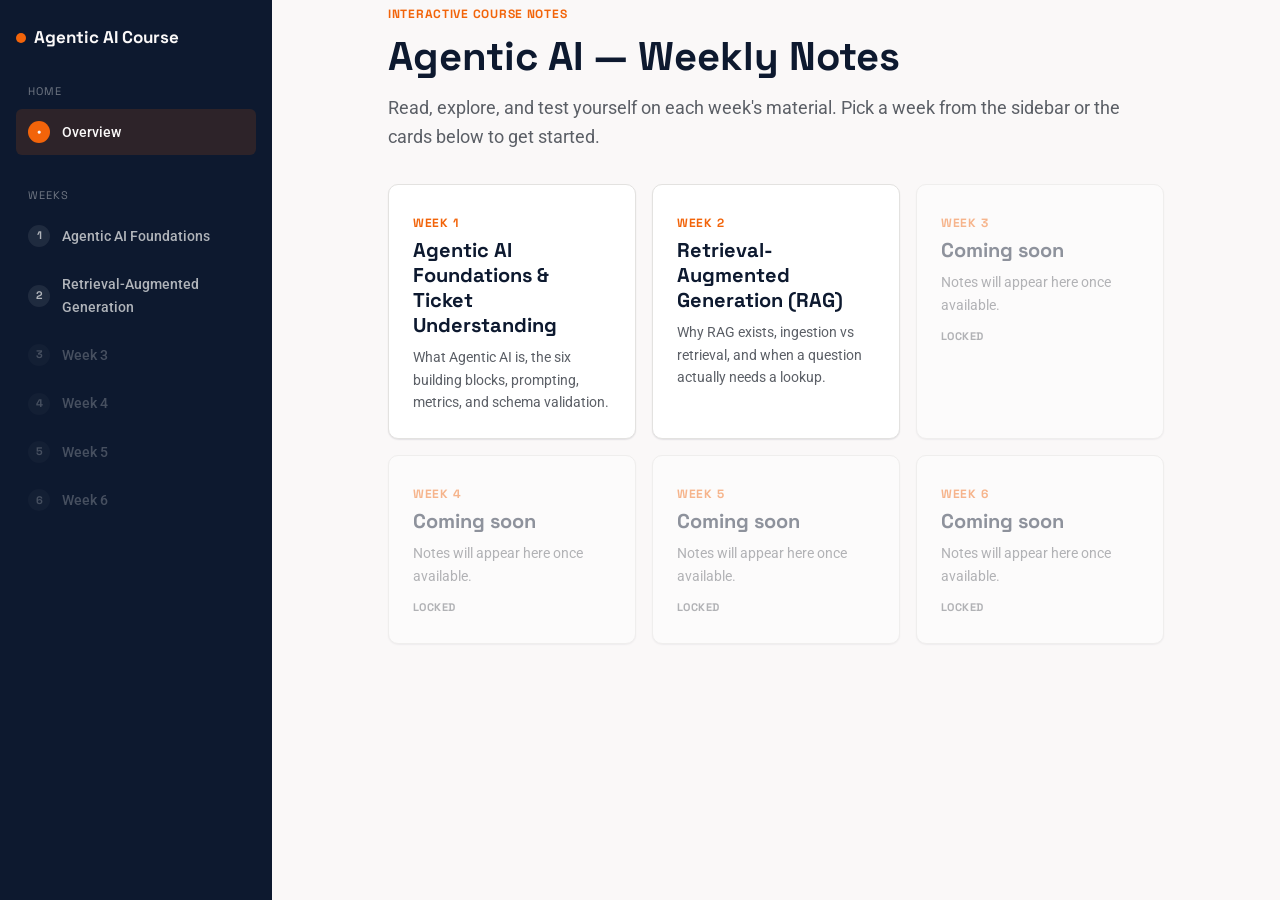
==== index.html @ a94fe00d "Add files via upload" ====
<!DOCTYPE html>
<html lang="en">
<head>
<meta charset="UTF-8">
<meta name="viewport" content="width=device-width, initial-scale=1.0">
<title>Agentic AI Course Notes</title>
<link rel="preconnect" href="https://fonts.googleapis.com">
<link href="https://fonts.googleapis.com/css2?family=Space+Grotesk:wght@500;600;700&family=Roboto:wght@400;500;700&display=swap" rel="stylesheet">
<link rel="stylesheet" href="assets/style.css">
</head>
<body>
<a href="#main" class="skip-link">Skip to content</a>
<div class="shell">

  <div class="overlay" data-overlay></div>
  <aside class="sidebar" aria-label="Course weeks">
    <div class="sidebar-brand"><span class="dot" aria-hidden="true"></span><span>Agentic AI Course</span></div>
    <nav aria-label="Weeks">
      <p class="sidebar-group-label">Home</p>
      <ul>
        <li><a class="nav-link active" href="index.html"><span class="num" aria-hidden="true">•</span> Overview</a></li>
      </ul>
      <p class="sidebar-group-label">Weeks</p>
      <ul>
        <li><a class="nav-link" href="week1.html"><span class="num">1</span> Agentic AI Foundations</a></li>
        <li><a class="nav-link" href="week2.html"><span class="num">2</span> Retrieval-Augmented Generation</a></li>
        <li><a class="nav-link" href="#" aria-disabled="true"><span class="num">3</span> Week 3</a></li>
        <li><a class="nav-link" href="#" aria-disabled="true"><span class="num">4</span> Week 4</a></li>
        <li><a class="nav-link" href="#" aria-disabled="true"><span class="num">5</span> Week 5</a></li>
        <li><a class="nav-link" href="#" aria-disabled="true"><span class="num">6</span> Week 6</a></li>
      </ul>
    </nav>
  </aside>

  <div class="main">
    <div class="topbar">
      <button type="button" data-sidebar-toggle aria-expanded="false" aria-controls="sidebar" aria-label="Open week navigation">☰</button>
      <span>Course Notes</span>
    </div>

    <main id="main" class="content hero">
      <p class="eyebrow">Interactive Course Notes</p>
      <h1>Agentic AI — Weekly Notes</h1>
      <p class="lede">Read, explore, and test yourself on each week's material. Pick a week from the sidebar or the cards below to get started.</p>

      <div class="week-grid">
        <a class="week-card" href="week1.html">
          <span class="wk-num">Week 1</span>
          <h3>Agentic AI Foundations &amp; Ticket Understanding</h3>
          <p>What Agentic AI is, the six building blocks, prompting, metrics, and schema validation.</p>
        </a>
        <a class="week-card" href="week2.html">
          <span class="wk-num">Week 2</span>
          <h3>Retrieval-Augmented Generation (RAG)</h3>
          <p>Why RAG exists, ingestion vs retrieval, and when a question actually needs a lookup.</p>
        </a>
        <div class="week-card disabled">
          <span class="wk-num">Week 3</span>
          <h3>Coming soon</h3>
          <p>Notes will appear here once available.</p>
          <span class="status">Locked</span>
        </div>
        <div class="week-card disabled">
          <span class="wk-num">Week 4</span>
          <h3>Coming soon</h3>
          <p>Notes will appear here once available.</p>
          <span class="status">Locked</span>
        </div>
        <div class="week-card disabled">
          <span class="wk-num">Week 5</span>
          <h3>Coming soon</h3>
          <p>Notes will appear here once available.</p>
          <span class="status">Locked</span>
        </div>
        <div class="week-card disabled">
          <span class="wk-num">Week 6</span>
          <h3>Coming soon</h3>
          <p>Notes will appear here once available.</p>
          <span class="status">Locked</span>
        </div>
      </div>
    </main>
  </div>
</div>
<script src="assets/app.js"></script>
</body>
</html>
---- assets/style.css ----
/* ===== Scale Design System v1.0 tokens ===== */
:root{
  --obsidian:#0D192F;
  --orange:#F2640A;
  --graphite:#303030;
  --dust:#B0B4BA;
  --azure:#050D10;
  --snow:#FAF8F8;

  --bg:var(--snow);
  --text:var(--graphite);
  --text-muted:#5b5f66;
  --surface:#ffffff;
  --border:#e3e2e0;

  --space-1:4px;
  --space-2:8px;
  --space-3:12px;
  --space-4:16px;
  --space-5:24px;
  --space-6:32px;
  --space-7:48px;
  --space-8:64px;

  --radius:10px;
  --radius-sm:6px;

  --shadow-1:0 1px 2px rgba(13,25,47,0.06),0 1px 1px rgba(13,25,47,0.04);
  --shadow-2:0 4px 12px rgba(13,25,47,0.10);

  --dur-1:120ms;
  --dur-2:200ms;
  --ease:cubic-bezier(.4,0,.2,1);

  --font-head:'Space Grotesk',system-ui,sans-serif;
  --font-body:'Roboto',system-ui,sans-serif;

  --sidebar-w:272px;
}

*{box-sizing:border-box;}
html{-webkit-font-smoothing:antialiased;}
body{
  margin:0;
  background:var(--bg);
  color:var(--text);
  font-family:var(--font-body);
  font-size:16px;
  line-height:1.6;
}

h1,h2,h3,h4,h5,h6{
  font-family:var(--font-head);
  color:var(--obsidian);
  line-height:1.25;
  margin:0 0 var(--space-3);
}
h1{font-size:clamp(28px,4vw,40px);font-weight:700;}
h2{font-size:clamp(22px,3vw,28px);font-weight:700;margin-top:var(--space-7);}
h3{font-size:20px;font-weight:700;margin-top:var(--space-5);}
h4{font-size:17px;font-weight:600;}
h5{font-size:15px;font-weight:600;}
h6{font-size:13px;font-weight:600;text-transform:uppercase;letter-spacing:.04em;}
p{margin:0 0 var(--space-4);color:var(--text);}
a{color:var(--orange);}
strong{color:var(--obsidian);}

:focus-visible{
  outline:2px solid var(--orange);
  outline-offset:2px;
  border-radius:4px;
}
@media (prefers-reduced-motion: reduce){
  *{animation-duration:0.001ms !important;animation-iteration-count:1 !important;transition-duration:0.001ms !important;}
}

/* ===== Shell layout ===== */
.shell{display:flex;min-height:100vh;}

.sidebar{
  width:var(--sidebar-w);
  flex-shrink:0;
  background:var(--obsidian);
  color:var(--dust);
  padding:var(--space-5) var(--space-4);
  position:sticky;
  top:0;
  height:100vh;
  overflow-y:auto;
}
.sidebar-brand{
  display:flex;
  align-items:center;
  gap:var(--space-2);
  margin-bottom:var(--space-6);
}
.sidebar-brand .dot{width:10px;height:10px;border-radius:50%;background:var(--orange);}
.sidebar-brand span{font-family:var(--font-head);color:var(--snow);font-weight:700;font-size:17px;}

.sidebar nav ul{list-style:none;margin:0;padding:0;}
.sidebar-group-label{
  font-family:var(--font-head);
  font-size:11px;
  text-transform:uppercase;
  letter-spacing:.08em;
  color:var(--dust);
  opacity:.6;
  margin:var(--space-6) 0 var(--space-2);
  padding-left:var(--space-3);
}
.sidebar-group-label:first-child{margin-top:0;}

.nav-link{
  display:flex;
  align-items:center;
  gap:var(--space-3);
  padding:var(--space-3) var(--space-3);
  border-radius:var(--radius-sm);
  color:var(--dust);
  text-decoration:none;
  font-size:14px;
  font-weight:500;
  margin-bottom:2px;
  transition:background var(--dur-1) var(--ease),color var(--dur-1) var(--ease);
}
.nav-link .num{
  width:22px;height:22px;flex-shrink:0;
  border-radius:50%;
  background:rgba(255,255,255,0.08);
  color:var(--dust);
  font-size:11px;
  font-weight:700;
  display:flex;align-items:center;justify-content:center;
  font-family:var(--font-head);
}
.nav-link:hover{background:rgba(255,255,255,0.06);color:var(--snow);}
.nav-link:hover .num{background:rgba(242,100,10,0.25);color:var(--snow);}
.nav-link.active{background:rgba(242,100,10,0.14);color:var(--snow);}
.nav-link.active .num{background:var(--orange);color:var(--snow);}
.nav-link[aria-disabled="true"]{
  opacity:.35;
  cursor:not-allowed;
  pointer-events:none;
}

.main{flex:1;min-width:0;}
.topbar{
  display:none;
  align-items:center;
  gap:var(--space-3);
  padding:var(--space-3) var(--space-4);
  background:var(--obsidian);
  position:sticky;top:0;z-index:20;
}
.topbar button{
  background:none;border:1px solid rgba(255,255,255,0.2);
  color:var(--snow);border-radius:var(--radius-sm);
  padding:var(--space-2) var(--space-3);font-family:var(--font-body);
  font-size:14px;cursor:pointer;
}
.topbar span{color:var(--snow);font-family:var(--font-head);font-weight:700;font-size:15px;}

.content{
  max-width:840px;
  margin:0 auto;
  padding:var(--space-7) var(--space-6) var(--space-8);
}

/* ===== Reusable components ===== */
.eyebrow{
  display:inline-block;
  font-family:var(--font-head);
  font-size:12px;
  font-weight:700;
  letter-spacing:.06em;
  text-transform:uppercase;
  color:var(--orange);
  margin-bottom:var(--space-2);
}
.lede{font-size:18px;color:var(--text-muted);}

.callout{
  background:var(--surface);
  border:1px solid var(--border);
  border-left:4px solid var(--orange);
  border-radius:var(--radius-sm);
  padding:var(--space-4) var(--space-5);
  margin:var(--space-5) 0;
  box-shadow:var(--shadow-1);
}
.callout h4{margin:0 0 var(--space-2);color:var(--obsidian);}
.callout p:last-child{margin-bottom:0;}

.definition{
  background:var(--obsidian);
  color:var(--snow);
  border-radius:var(--radius);
  padding:var(--space-5);
  margin:var(--space-5) 0;
  box-shadow:var(--shadow-2);
}
.definition p{color:var(--snow);margin:0;font-size:18px;font-family:var(--font-head);font-weight:500;line-height:1.5;}

.knowledge-grid{
  display:grid;
  grid-template-columns:repeat(auto-fit,minmax(220px,1fr));
  gap:var(--space-4);
  margin:var(--space-5) 0;
}
.knowledge-card{
  background:var(--surface);
  border:1px solid var(--border);
  border-top:3px solid var(--orange);
  border-radius:var(--radius-sm);
  padding:var(--space-4);
  box-shadow:var(--shadow-1);
}
.knowledge-card h3{margin:var(--space-1) 0 var(--space-2);font-size:19px;}
.knowledge-card p{font-size:14px;}
.knowledge-card p:last-child{margin-bottom:0;}
.knowledge-label{
  color:var(--orange);
  font-family:var(--font-head);
  font-size:11px;
  font-weight:700;
  letter-spacing:.06em;
  text-transform:uppercase;
}
.knowledge-example{color:var(--text-muted);font-size:13px !important;}

table{width:100%;border-collapse:collapse;margin:var(--space-5) 0;font-size:14.5px;}
caption{text-align:left;font-size:12px;color:var(--text-muted);margin-bottom:var(--space-2);}
th,td{text-align:left;padding:var(--space-3);border-bottom:1px solid var(--border);vertical-align:top;}
th{font-family:var(--font-head);color:var(--obsidian);font-size:13px;background:#f2f1ef;}
.table-wrap{overflow-x:auto;-webkit-overflow-scrolling:touch;}

.accordion{border:1px solid var(--border);border-radius:var(--radius);overflow:hidden;margin:var(--space-4) 0;background:var(--surface);}
.accordion-item + .accordion-item{border-top:1px solid var(--border);}
.accordion-trigger{
  width:100%;
  display:flex;justify-content:space-between;align-items:center;gap:var(--space-3);
  background:none;border:none;text-align:left;
  padding:var(--space-4) var(--space-5);
  font-family:var(--font-head);font-size:15px;font-weight:600;color:var(--obsidian);
  cursor:pointer;
}
.accordion-trigger:hover{background:#faf7f4;}
.accordion-trigger .chevron{
  flex-shrink:0;width:18px;height:18px;
  transition:transform var(--dur-2) var(--ease);
  color:var(--orange);
}
.accordion-trigger[aria-expanded="true"] .chevron{transform:rotate(180deg);}
.accordion-panel{
  max-height:0;
  overflow:hidden;
  transition:max-height var(--dur-2) var(--ease);
  padding:0 var(--space-5);
}
.accordion-panel.open{padding-bottom:var(--space-4);}
.accordion-panel p:last-child{margin-bottom:0;}

/* Step list */
.steps{list-style:none;margin:var(--space-5) 0;padding:0;counter-reset:step;}
.steps li{
  counter-increment:step;
  position:relative;
  padding:var(--space-3) 0 var(--space-3) var(--space-7);
  border-bottom:1px dashed var(--border);
}
.steps li:last-child{border-bottom:none;}
.steps li::before{
  content:counter(step);
  position:absolute;left:0;top:var(--space-3);
  width:26px;height:26px;border-radius:50%;
  background:var(--orange);color:var(--snow);
  font-family:var(--font-head);font-weight:700;font-size:13px;
  display:flex;align-items:center;justify-content:center;
}

/* Glossary flip cards */
.glossary-grid{
  display:grid;
  grid-template-columns:repeat(auto-fill,minmax(220px,1fr));
  gap:var(--space-4);
  margin:var(--space-5) 0;
}
.flip-card{
  perspective:1000px;
  height:150px;
}
.flip-card-btn{
  all:unset;
  display:block;
  width:100%;height:100%;
  cursor:pointer;
}
.flip-card-inner{
  position:relative;
  width:100%;height:100%;
  transition:transform var(--dur-2) var(--ease);
  transform-style:preserve-3d;
}
.flip-card.flipped .flip-card-inner{transform:rotateY(180deg);}
.flip-face{
  position:absolute;inset:0;
  -webkit-backface-visibility:hidden;
  backface-visibility:hidden;
  border-radius:var(--radius);
  padding:var(--space-4);
  display:flex;flex-direction:column;justify-content:center;
  box-shadow:var(--shadow-1);
  border:1px solid var(--border);
}
.flip-face.front{background:var(--surface);}
.flip-face.back{
  background:var(--obsidian);
  color:var(--snow);
  transform:rotateY(180deg);
  border:none;
}
.flip-face.front .term{font-family:var(--font-head);font-weight:700;color:var(--obsidian);font-size:16px;}
.flip-face.front .hint{color:var(--text-muted);font-size:12px;margin-top:var(--space-2);}
.flip-face.back p{color:var(--snow);font-size:13.5px;margin:0;}
.flip-card-btn:focus-visible .flip-face.front{outline:2px solid var(--orange);outline-offset:2px;}

/* Quiz */
.quiz{
  background:var(--surface);
  border:1px solid var(--border);
  border-radius:var(--radius);
  padding:var(--space-5);
  margin:var(--space-6) 0;
  box-shadow:var(--shadow-1);
}
.quiz-header{display:flex;justify-content:space-between;align-items:baseline;gap:var(--space-3);flex-wrap:wrap;}
.quiz-score{font-family:var(--font-head);font-weight:700;color:var(--orange);font-size:14px;}
.quiz-progress{height:6px;background:var(--border);border-radius:99px;overflow:hidden;margin:var(--space-3) 0 var(--space-5);}
.quiz-progress-bar{height:100%;background:var(--orange);width:0%;transition:width var(--dur-2) var(--ease);}
.quiz-question{margin-bottom:var(--space-4);}
.quiz-question p{font-family:var(--font-head);font-weight:600;color:var(--obsidian);font-size:16px;}
.quiz-options{list-style:none;margin:0;padding:0;display:flex;flex-direction:column;gap:var(--space-2);}
.quiz-option{
  display:block;
  width:100%;
  text-align:left;
  background:var(--bg);
  border:1px solid var(--border);
  border-radius:var(--radius-sm);
  padding:var(--space-3) var(--space-4);
  font-family:var(--font-body);
  font-size:14.5px;
  color:var(--text);
  cursor:pointer;
  transition:border-color var(--dur-1) var(--ease),background var(--dur-1) var(--ease);
}
.quiz-option:hover:not(:disabled){border-color:var(--orange);}
.quiz-option:disabled{cursor:not-allowed;}
.quiz-option.correct{background:#eaf6ec;border-color:#2f9e44;color:#1c6b2c;font-weight:600;}
.quiz-option.incorrect{background:#fbeaea;border-color:#c0392b;color:#8f2b20;font-weight:600;}
.quiz-feedback{
  margin-top:var(--space-4);
  padding:var(--space-3) var(--space-4);
  border-radius:var(--radius-sm);
  font-size:14px;
  background:#f2f1ef;
  border:1px solid var(--border);
}
.quiz-feedback.correct{background:#eaf6ec;border-color:#2f9e44;}
.quiz-feedback.incorrect{background:#fbeaea;border-color:#c0392b;}
.quiz-nav{display:flex;justify-content:space-between;align-items:center;margin-top:var(--space-5);}
.btn{
  font-family:var(--font-head);
  font-weight:600;
  font-size:14px;
  padding:var(--space-2) var(--space-5);
  border-radius:99px;
  border:none;
  cursor:pointer;
  transition:background var(--dur-1) var(--ease),transform var(--dur-1) var(--ease);
}
.btn:active{transform:scale(0.97);}
.btn-primary{background:var(--orange);color:var(--snow);}
.btn-primary:hover:not(:disabled){background:#d9560a;}
.btn-primary:disabled{opacity:.4;cursor:not-allowed;}
.btn-ghost{background:none;color:var(--obsidian);border:1px solid var(--border);}
.btn-ghost:hover{border-color:var(--obsidian);}
.quiz-result{text-align:center;padding:var(--space-6) 0;}
.quiz-result .big{font-family:var(--font-head);font-size:36px;font-weight:700;color:var(--orange);}

/* True/false pill */
.tf-options{display:flex;gap:var(--space-3);}
.tf-options .quiz-option{flex:1;text-align:center;}

/* Section nav (in-page pills) */
.section-nav{
  display:flex;flex-wrap:wrap;gap:var(--space-2);
  margin:var(--space-5) 0 var(--space-6);
  position:sticky;top:0;
  background:var(--bg);
  padding:var(--space-3) 0;
  z-index:5;
}
.section-nav a{
  font-size:12.5px;
  font-family:var(--font-head);
  font-weight:600;
  color:var(--obsidian);
  background:var(--surface);
  border:1px solid var(--border);
  padding:6px 12px;
  border-radius:99px;
  text-decoration:none;
  white-space:nowrap;
}
.section-nav a:hover{border-color:var(--orange);color:var(--orange);}

.flow{
  font-family:'Roboto Mono',monospace;
  font-size:13px;
  background:var(--azure);
  color:var(--snow);
  padding:var(--space-4);
  border-radius:var(--radius-sm);
  overflow-x:auto;
  margin:var(--space-4) 0;
}

.week-footer{
  display:flex;justify-content:space-between;align-items:center;
  margin-top:var(--space-8);
  padding-top:var(--space-5);
  border-top:1px solid var(--border);
}
.week-footer a{font-family:var(--font-head);font-weight:600;font-size:14px;text-decoration:none;}

/* Home page */
.hero{padding-top:0;}
.week-grid{
  display:grid;
  grid-template-columns:repeat(auto-fill,minmax(240px,1fr));
  gap:var(--space-4);
  margin-top:var(--space-6);
}
.week-card{
  display:block;
  background:var(--surface);
  border:1px solid var(--border);
  border-radius:var(--radius);
  padding:var(--space-5);
  text-decoration:none;
  box-shadow:var(--shadow-1);
  transition:box-shadow var(--dur-1) var(--ease),transform var(--dur-1) var(--ease);
}
.week-card:hover{box-shadow:var(--shadow-2);transform:translateY(-2px);}
.week-card .wk-num{
  font-family:var(--font-head);font-weight:700;color:var(--orange);
  font-size:12px;text-transform:uppercase;letter-spacing:.06em;
}
.week-card h3{margin:var(--space-1) 0 var(--space-2);}
.week-card p{color:var(--text-muted);font-size:14px;margin:0;}
.week-card.disabled{opacity:.45;pointer-events:none;}
.week-card .status{
  display:inline-block;margin-top:var(--space-3);
  font-size:11px;font-family:var(--font-head);font-weight:700;
  text-transform:uppercase;letter-spacing:.04em;
  color:var(--text-muted);
}

/* Skip link */
.skip-link{
  position:absolute;left:-999px;top:0;
  background:var(--orange);color:var(--snow);
  padding:var(--space-2) var(--space-4);
  z-index:100;border-radius:var(--radius-sm);
}
.skip-link:focus{left:var(--space-3);top:var(--space-3);}

/* Responsive */
@media (max-width:1024px){
  .content{padding:var(--space-6) var(--space-5) var(--space-7);}
}
@media (max-width:768px){
  .sidebar{
    position:fixed;left:0;top:0;
    transform:translateX(-100%);
    transition:transform var(--dur-2) var(--ease);
    z-index:30;
    width:min(80vw,300px);
    box-shadow:var(--shadow-2);
  }
  .sidebar.open{transform:translateX(0);}
  .topbar{display:flex;}
  .overlay{
    display:none;
    position:fixed;inset:0;background:rgba(5,13,16,0.5);z-index:25;
  }
  .overlay.open{display:block;}
  .content{padding:var(--space-5) var(--space-4) var(--space-7);}
  .definition p{font-size:16px;}
}
@media (max-width:600px){
  .glossary-grid{grid-template-columns:repeat(auto-fill,minmax(160px,1fr));}
  .flip-card{height:130px;}
  .quiz-header{flex-direction:column;align-items:flex-start;gap:var(--space-1);}
}
@media (max-width:360px){
  .content{padding:var(--space-4) var(--space-3) var(--space-6);}
}
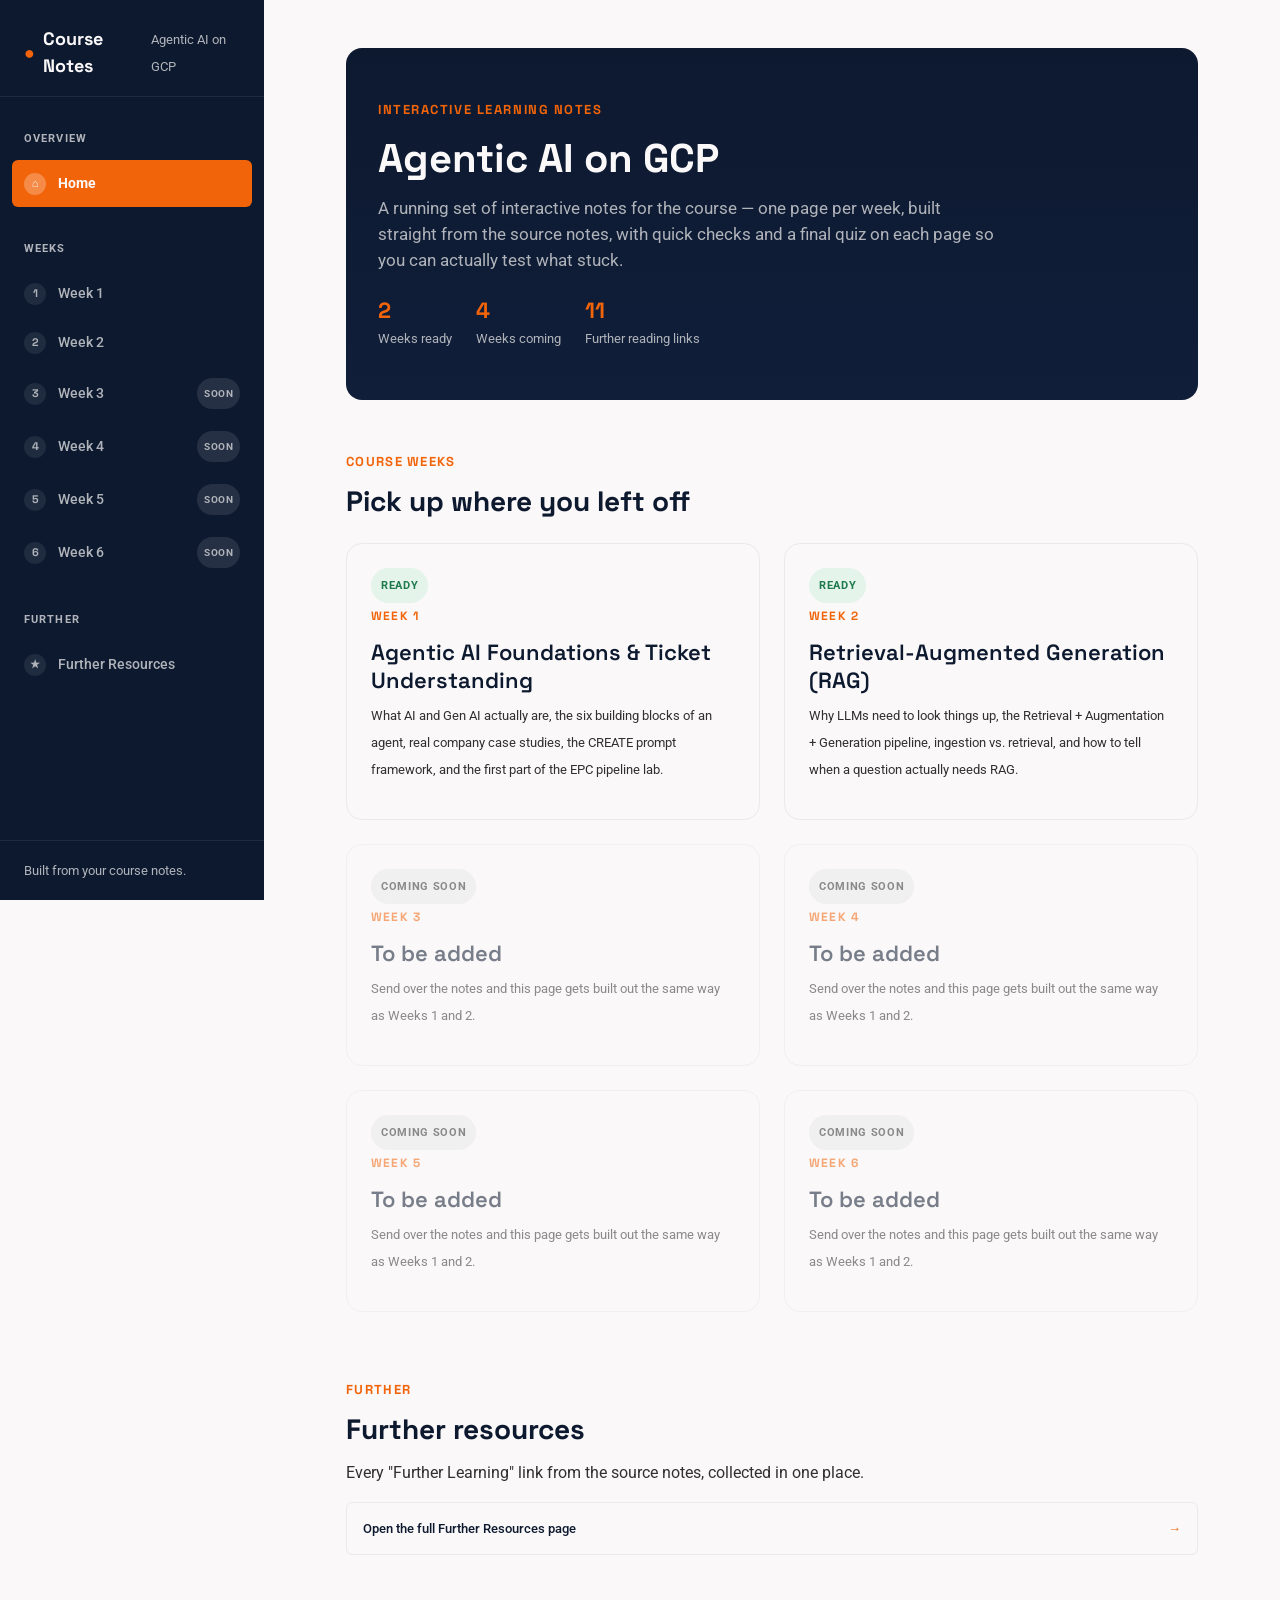
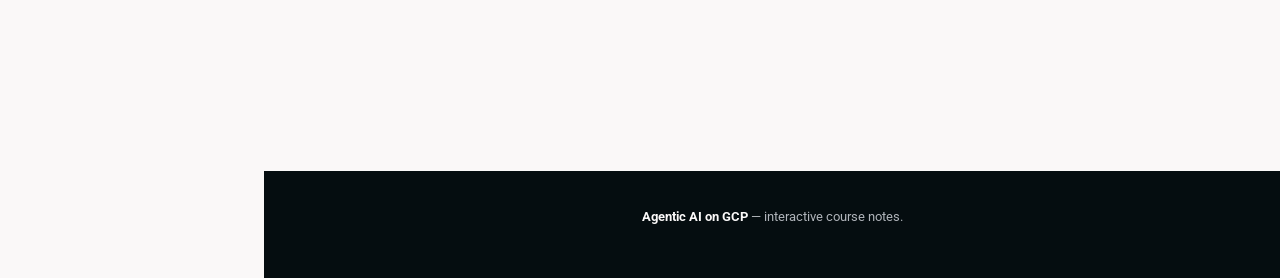
==== commit 9bc414f7: "Add files via upload" ====
--- a/index.html
+++ b/index.html
@@ -3,85 +3,126 @@
 <head>
 <meta charset="UTF-8">
 <meta name="viewport" content="width=device-width, initial-scale=1.0">
-<title>Agentic AI Course Notes</title>
+<title>Course Notes — Agentic AI on GCP</title>
 <link rel="preconnect" href="https://fonts.googleapis.com">
+<link rel="preconnect" href="https://fonts.gstatic.com" crossorigin>
 <link href="https://fonts.googleapis.com/css2?family=Space+Grotesk:wght@500;600;700&family=Roboto:wght@400;500;700&display=swap" rel="stylesheet">
-<link rel="stylesheet" href="assets/style.css">
+<link rel="stylesheet" href="assets/styles.css">
 </head>
 <body>
-<a href="#main" class="skip-link">Skip to content</a>
-<div class="shell">
 
-  <div class="overlay" data-overlay></div>
-  <aside class="sidebar" aria-label="Course weeks">
-    <div class="sidebar-brand"><span class="dot" aria-hidden="true"></span><span>Agentic AI Course</span></div>
-    <nav aria-label="Weeks">
-      <p class="sidebar-group-label">Home</p>
+<a href="#main-content" class="skip-link">Skip to main content</a>
+<div class="progress-track" aria-hidden="true"><div class="progress-fill" id="readProgress"></div></div>
+
+<button class="sidebar-toggle" id="sidebarToggle" aria-expanded="false" aria-controls="sidebar">☰ Menu</button>
+<div class="sidebar-overlay" id="sidebarOverlay"></div>
+
+<div class="app-shell">
+  <aside class="sidebar" id="sidebar" aria-label="Course navigation">
+    <div class="sidebar-brand"><span class="dot">●</span> Course Notes<span class="sub">Agentic AI on GCP</span></div>
+    <nav class="sidebar-nav">
+      <div class="sidebar-group-label">Overview</div>
       <ul>
-        <li><a class="nav-link active" href="index.html"><span class="num" aria-hidden="true">•</span> Overview</a></li>
+        <li><a class="sidebar-link" href="index.html"><span class="num" aria-hidden="true">⌂</span> Home</a></li>
       </ul>
-      <p class="sidebar-group-label">Weeks</p>
+      <div class="sidebar-group-label">Weeks</div>
       <ul>
-        <li><a class="nav-link" href="week1.html"><span class="num">1</span> Agentic AI Foundations</a></li>
-        <li><a class="nav-link" href="week2.html"><span class="num">2</span> Retrieval-Augmented Generation</a></li>
-        <li><a class="nav-link" href="#" aria-disabled="true"><span class="num">3</span> Week 3</a></li>
-        <li><a class="nav-link" href="#" aria-disabled="true"><span class="num">4</span> Week 4</a></li>
-        <li><a class="nav-link" href="#" aria-disabled="true"><span class="num">5</span> Week 5</a></li>
-        <li><a class="nav-link" href="#" aria-disabled="true"><span class="num">6</span> Week 6</a></li>
+        <li><a class="sidebar-link" href="week1.html"><span class="num" aria-hidden="true">1</span> Week 1</a></li>
+        <li><a class="sidebar-link" href="week2.html"><span class="num" aria-hidden="true">2</span> Week 2</a></li>
+        <li><a class="sidebar-link" href="week3.html"><span class="num" aria-hidden="true">3</span> Week 3<span class="badge">Soon</span></a></li>
+        <li><a class="sidebar-link" href="week4.html"><span class="num" aria-hidden="true">4</span> Week 4<span class="badge">Soon</span></a></li>
+        <li><a class="sidebar-link" href="week5.html"><span class="num" aria-hidden="true">5</span> Week 5<span class="badge">Soon</span></a></li>
+        <li><a class="sidebar-link" href="week6.html"><span class="num" aria-hidden="true">6</span> Week 6<span class="badge">Soon</span></a></li>
+      </ul>
+      <div class="sidebar-group-label">Further</div>
+      <ul>
+        <li><a class="sidebar-link" href="resources.html"><span class="num" aria-hidden="true">★</span> Further Resources</a></li>
       </ul>
     </nav>
+    <div class="sidebar-foot">Built from your course notes.</div>
   </aside>
 
-  <div class="main">
-    <div class="topbar">
-      <button type="button" data-sidebar-toggle aria-expanded="false" aria-controls="sidebar" aria-label="Open week navigation">☰</button>
-      <span>Course Notes</span>
-    </div>
+  <div class="content-col">
+    <main class="page" id="main-content">
 
-    <main id="main" class="content hero">
-      <p class="eyebrow">Interactive Course Notes</p>
-      <h1>Agentic AI — Weekly Notes</h1>
-      <p class="lede">Read, explore, and test yourself on each week's material. Pick a week from the sidebar or the cards below to get started.</p>
+      <section class="page-hero">
+        <div class="page-eyebrow">Interactive Learning Notes</div>
+        <h1>Agentic AI on GCP</h1>
+        <p>A running set of interactive notes for the course — one page per week, built straight from the source notes, with quick checks and a final quiz on each page so you can actually test what stuck.</p>
+        <div class="page-hero-meta">
+          <div class="hero-stat"><span class="num">2</span><span class="lbl">Weeks ready</span></div>
+          <div class="hero-stat"><span class="num">4</span><span class="lbl">Weeks coming</span></div>
+          <div class="hero-stat"><span class="num">11</span><span class="lbl">Further reading links</span></div>
+        </div>
+      </section>
 
-      <div class="week-grid">
-        <a class="week-card" href="week1.html">
-          <span class="wk-num">Week 1</span>
-          <h3>Agentic AI Foundations &amp; Ticket Understanding</h3>
-          <p>What Agentic AI is, the six building blocks, prompting, metrics, and schema validation.</p>
-        </a>
-        <a class="week-card" href="week2.html">
-          <span class="wk-num">Week 2</span>
-          <h3>Retrieval-Augmented Generation (RAG)</h3>
-          <p>Why RAG exists, ingestion vs retrieval, and when a question actually needs a lookup.</p>
-        </a>
-        <div class="week-card disabled">
-          <span class="wk-num">Week 3</span>
-          <h3>Coming soon</h3>
-          <p>Notes will appear here once available.</p>
-          <span class="status">Locked</span>
+      <section id="weeks">
+        <div class="section-kicker">Course weeks</div>
+        <h2>Pick up where you left off</h2>
+        <div class="week-grid">
+
+          <a class="week-card" href="week1.html">
+            <span class="status ready">Ready</span>
+            <span class="week-num">Week 1</span>
+            <h3>Agentic AI Foundations &amp; Ticket Understanding</h3>
+            <p>What AI and Gen AI actually are, the six building blocks of an agent, real company case studies, the CREATE prompt framework, and the first part of the EPC pipeline lab.</p>
+          </a>
+
+          <a class="week-card" href="week2.html">
+            <span class="status ready">Ready</span>
+            <span class="week-num">Week 2</span>
+            <h3>Retrieval-Augmented Generation (RAG)</h3>
+            <p>Why LLMs need to look things up, the Retrieval + Augmentation + Generation pipeline, ingestion vs. retrieval, and how to tell when a question actually needs RAG.</p>
+          </a>
+
+          <a class="week-card locked" href="week3.html" aria-disabled="true">
+            <span class="status soon">Coming soon</span>
+            <span class="week-num">Week 3</span>
+            <h3>To be added</h3>
+            <p>Send over the notes and this page gets built out the same way as Weeks 1 and 2.</p>
+          </a>
+
+          <a class="week-card locked" href="week4.html" aria-disabled="true">
+            <span class="status soon">Coming soon</span>
+            <span class="week-num">Week 4</span>
+            <h3>To be added</h3>
+            <p>Send over the notes and this page gets built out the same way as Weeks 1 and 2.</p>
+          </a>
+
+          <a class="week-card locked" href="week5.html" aria-disabled="true">
+            <span class="status soon">Coming soon</span>
+            <span class="week-num">Week 5</span>
+            <h3>To be added</h3>
+            <p>Send over the notes and this page gets built out the same way as Weeks 1 and 2.</p>
+          </a>
+
+          <a class="week-card locked" href="week6.html" aria-disabled="true">
+            <span class="status soon">Coming soon</span>
+            <span class="week-num">Week 6</span>
+            <h3>To be added</h3>
+            <p>Send over the notes and this page gets built out the same way as Weeks 1 and 2.</p>
+          </a>
+
         </div>
-        <div class="week-card disabled">
-          <span class="wk-num">Week 4</span>
-          <h3>Coming soon</h3>
-          <p>Notes will appear here once available.</p>
-          <span class="status">Locked</span>
-        </div>
-        <div class="week-card disabled">
-          <span class="wk-num">Week 5</span>
-          <h3>Coming soon</h3>
-          <p>Notes will appear here once available.</p>
-          <span class="status">Locked</span>
-        </div>
-        <div class="week-card disabled">
-          <span class="wk-num">Week 6</span>
-          <h3>Coming soon</h3>
-          <p>Notes will appear here once available.</p>
-          <span class="status">Locked</span>
-        </div>
-      </div>
+      </section>
+
+      <section id="further">
+        <div class="section-kicker">Further</div>
+        <h2>Further resources</h2>
+        <p>Every "Further Learning" link from the source notes, collected in one place.</p>
+        <ul class="resource-list">
+          <li><a href="resources.html"><span>Open the full Further Resources page</span><span class="arrow">→</span></a></li>
+        </ul>
+      </section>
+
     </main>
+
+    <footer class="site-footer">
+      <div class="page" style="padding:0 24px;"><p><strong>Agentic AI on GCP</strong> — interactive course notes.</p></div>
+    </footer>
   </div>
 </div>
+
 <script src="assets/app.js"></script>
 </body>
 </html>
--- a/assets/styles.css
+++ b/assets/styles.css
@@ -0,0 +1,552 @@
+/* ============================================================
+   SCALE DESIGN SYSTEM v1.0 — SHARED TOKENS
+   Used by every page in this course notes site.
+   ============================================================ */
+:root{
+  --obsidian: #0D192F;
+  --orange: #F2640A;
+  --graphite: #303030;
+  --dust: #B0B4BA;
+  --azure-deep: #050D10;
+  --snow: #FAF8F8;
+
+  --orange-hover: #D9560A;
+  --orange-active: #C24C08;
+  --orange-tint: #FDE9DD;
+  --dust-tint: #E9EAEC;
+  --success: #1F7A4D;
+  --success-tint: #E4F4EB;
+  --danger: #B3261E;
+
+  --font-display: 'Space Grotesk', 'Segoe UI', sans-serif;
+  --font-body: 'Roboto', 'Segoe UI', sans-serif;
+
+  --h1: 40px; --h1-lh: 48px;
+  --h2: 28px; --h2-lh: 36px;
+  --h3: 22px; --h3-lh: 28px;
+  --h4: 18px; --h4-lh: 24px;
+  --h5: 15px; --h5-lh: 20px;
+  --body: 16px; --body-lh: 27px;
+  --small: 13px; --small-lh: 18px;
+
+  --sp-1: 4px; --sp-2: 8px; --sp-3: 12px; --sp-4: 16px;
+  --sp-5: 24px; --sp-6: 32px; --sp-7: 48px; --sp-8: 64px; --sp-9: 96px;
+
+  --shadow-1: 0 1px 2px rgba(13,25,47,0.08), 0 1px 3px rgba(13,25,47,0.06);
+  --shadow-2: 0 4px 10px rgba(13,25,47,0.10), 0 2px 4px rgba(13,25,47,0.06);
+  --shadow-3: 0 12px 28px rgba(13,25,47,0.16), 0 4px 8px rgba(13,25,47,0.08);
+
+  --ease: cubic-bezier(0.2, 0.6, 0.2, 1);
+  --dur-fast: 120ms;
+  --dur-base: 220ms;
+  --dur-slow: 420ms;
+
+  --radius-s: 6px;
+  --radius-m: 10px;
+  --radius-l: 16px;
+
+  --sidebar-w: 264px;
+}
+
+@media (prefers-reduced-motion: reduce){
+  *, *::before, *::after{
+    animation-duration: 0.001ms !important;
+    animation-iteration-count: 1 !important;
+    transition-duration: 0.001ms !important;
+    scroll-behavior: auto !important;
+  }
+}
+
+*{ box-sizing: border-box; }
+html{ scroll-behavior: smooth; }
+body{
+  margin: 0;
+  font-family: var(--font-body);
+  font-size: var(--body);
+  line-height: var(--body-lh);
+  color: var(--graphite);
+  background: var(--snow);
+  -webkit-font-smoothing: antialiased;
+}
+h1,h2,h3,h4,h5{ font-family: var(--font-display); color: var(--obsidian); margin: 0 0 var(--sp-3) 0; font-weight: 700; }
+h1{ font-size: var(--h1); line-height: var(--h1-lh); }
+h2{ font-size: var(--h2); line-height: var(--h2-lh); }
+h3{ font-size: var(--h3); line-height: var(--h3-lh); font-weight: 600;}
+h4{ font-size: var(--h4); line-height: var(--h4-lh); font-weight: 600;}
+p{ margin: 0 0 var(--sp-4) 0; }
+ul, ol{ margin: 0 0 var(--sp-4) 0; padding-left: 1.25em; }
+li{ margin-bottom: var(--sp-2); }
+strong{ color: var(--obsidian); font-weight: 700; }
+em{ color: var(--graphite); }
+code{
+  font-family: 'Roboto Mono', ui-monospace, monospace;
+  background: var(--dust-tint); color: var(--obsidian);
+  padding: 2px 6px; border-radius: 4px; font-size: 0.9em;
+}
+pre{
+  background: var(--obsidian); color: var(--snow); padding: var(--sp-4);
+  border-radius: var(--radius-m); overflow-x: auto; font-size: var(--small);
+  line-height: 20px; margin: var(--sp-4) 0;
+}
+pre code{ background: none; color: inherit; padding: 0; }
+a{ color: var(--orange); }
+blockquote{
+  margin: var(--sp-4) 0; padding: var(--sp-4) var(--sp-5); border-left: 4px solid var(--orange);
+  background: var(--orange-tint); border-radius: var(--radius-s); font-style: italic; color: var(--graphite);
+}
+blockquote p:last-child{ margin-bottom: 0; }
+
+:focus-visible{ outline: 2px solid var(--orange); outline-offset: 2px; border-radius: 4px; }
+button{ font-family: var(--font-body); cursor: pointer; }
+
+.visually-hidden{ position: absolute; width:1px; height:1px; overflow:hidden; clip: rect(0,0,0,0); white-space:nowrap; border:0; padding:0; margin:-1px; }
+.skip-link{
+  position: absolute; left: 8px; top: -60px; background: var(--orange); color: var(--snow);
+  padding: 10px 16px; border-radius: var(--radius-s); z-index: 1200;
+  transition: top var(--dur-base) var(--ease); font-weight: 700; text-decoration:none;
+}
+.skip-link:focus{ top: 8px; }
+
+/* ============================================================
+   READING PROGRESS BAR
+   ============================================================ */
+.progress-track{ position: fixed; top: 0; left: 0; right: 0; height: 3px; z-index: 1100; }
+.progress-fill{ height: 100%; width: 0%; background: var(--orange); transition: width var(--dur-fast) linear; }
+
+/* ============================================================
+   APP SHELL — persistent sidebar layout
+   ============================================================ */
+.app-shell{ display: flex; min-height: 100vh; }
+
+.sidebar{
+  width: var(--sidebar-w); flex: none; background: var(--obsidian); color: var(--snow);
+  position: sticky; top: 0; height: 100vh; overflow-y: auto;
+  display: flex; flex-direction: column; z-index: 900;
+}
+.sidebar-brand{
+  padding: var(--sp-5) var(--sp-5) var(--sp-4);
+  font-family: var(--font-display); font-weight: 700; font-size: 18px;
+  display: flex; align-items: center; gap: var(--sp-2);
+  border-bottom: 1px solid rgba(250,248,248,0.08);
+}
+.sidebar-brand .dot{ color: var(--orange); }
+.sidebar-brand .sub{ display:block; font-size: var(--small); font-weight: 400; color: var(--dust); margin-top: 2px; font-family: var(--font-body); }
+
+.sidebar-nav{ padding: var(--sp-4) var(--sp-3); flex: 1; }
+.sidebar-group-label{
+  font-size: 11px; text-transform: uppercase; letter-spacing: 0.1em; color: var(--dust);
+  font-weight: 700; padding: var(--sp-3) var(--sp-3) var(--sp-2);
+}
+.sidebar-nav ul{ list-style:none; margin: 0 0 var(--sp-4); padding: 0; }
+.sidebar-nav li{ margin: 0 0 2px; }
+.sidebar-link{
+  display: flex; align-items: center; gap: var(--sp-3); text-decoration: none;
+  color: var(--dust); padding: 10px var(--sp-3); border-radius: var(--radius-s);
+  font-size: 14px; font-weight: 500; transition: background var(--dur-fast) var(--ease), color var(--dur-fast) var(--ease);
+}
+.sidebar-link .badge{
+  margin-left: auto; font-size: 10px; text-transform: uppercase; letter-spacing: 0.04em;
+  background: rgba(255,255,255,0.1); color: var(--dust); padding: 2px 7px; border-radius: 999px; font-weight: 700;
+}
+.sidebar-link:hover{ background: rgba(255,255,255,0.06); color: var(--snow); }
+.sidebar-link.active{ background: var(--orange); color: var(--snow); font-weight: 700; }
+.sidebar-link.active .badge{ background: rgba(255,255,255,0.25); color: var(--snow); }
+.sidebar-link.disabled{ opacity: 0.5; cursor: default; pointer-events: none; }
+.sidebar-link .num{
+  flex: none; width: 22px; height: 22px; border-radius: 50%; background: rgba(255,255,255,0.08);
+  display: flex; align-items: center; justify-content: center; font-family: var(--font-display);
+  font-size: 11px; font-weight: 700;
+}
+.sidebar-link.active .num{ background: rgba(255,255,255,0.25); }
+
+.sidebar-foot{ padding: var(--sp-4) var(--sp-5); border-top: 1px solid rgba(250,248,248,0.08); font-size: var(--small); color: var(--dust); }
+
+.sidebar-toggle{
+  display: none; position: fixed; top: var(--sp-3); left: var(--sp-3); z-index: 1000;
+  background: var(--obsidian); color: var(--snow); border: 1px solid rgba(255,255,255,0.2);
+  border-radius: var(--radius-s); padding: 8px 12px; font-weight: 700; font-size: var(--small);
+  align-items: center; gap: var(--sp-2);
+}
+.sidebar-overlay{
+  display: none; position: fixed; inset: 0; background: rgba(5,13,16,0.55); z-index: 850;
+}
+.sidebar-overlay.open{ display: block; }
+
+.content-col{ flex: 1; min-width: 0; }
+main.page{ max-width: 900px; margin: 0 auto; padding: var(--sp-7) var(--sp-5) var(--sp-9); }
+
+/* ============================================================
+   PAGE HERO (used inside main content on week/home pages)
+   ============================================================ */
+.page-hero{
+  background: linear-gradient(180deg, var(--obsidian) 0%, #101e3a 100%);
+  color: var(--snow); border-radius: var(--radius-l); padding: var(--sp-7) var(--sp-6); margin-bottom: var(--sp-7);
+}
+.page-eyebrow{
+  font-family: var(--font-display); text-transform: uppercase; letter-spacing: 0.12em;
+  font-size: var(--small); color: var(--orange); font-weight: 700; margin-bottom: var(--sp-3);
+}
+.page-hero h1{ color: var(--snow); }
+.page-hero p{ color: var(--dust); max-width: 62ch; font-size: 17px; line-height: 26px; margin-bottom: 0;}
+.page-hero-meta{ display:flex; gap: var(--sp-5); margin-top: var(--sp-5); flex-wrap: wrap; }
+.hero-stat .num{ font-family: var(--font-display); font-size: 22px; color: var(--orange); font-weight: 700; display:block; }
+.hero-stat .lbl{ font-size: var(--small); color: var(--dust); }
+
+/* ============================================================
+   SECTIONS
+   ============================================================ */
+section{ margin-bottom: var(--sp-8); scroll-margin-top: var(--sp-5); }
+.section-kicker{
+  font-family: var(--font-display); font-size: var(--small); text-transform: uppercase;
+  letter-spacing: 0.1em; color: var(--orange); font-weight: 700; margin-bottom: var(--sp-2);
+}
+.jump-nav{
+  display: flex; flex-wrap: wrap; gap: var(--sp-2); margin-bottom: var(--sp-7);
+  padding: var(--sp-3); background: var(--dust-tint); border-radius: var(--radius-m);
+}
+.jump-nav a{
+  text-decoration:none; font-size: 13px; font-weight: 700; color: var(--graphite);
+  background: var(--snow); border: 1px solid transparent; padding: 6px 12px; border-radius: 999px;
+  transition: border-color var(--dur-fast) var(--ease), color var(--dur-fast) var(--ease);
+}
+.jump-nav a:hover, .jump-nav a.active{ border-color: var(--orange); color: var(--orange); }
+
+/* ============================================================
+   CALLOUTS
+   ============================================================ */
+.callout{
+  border-left: 4px solid var(--orange); background: var(--orange-tint); border-radius: var(--radius-s);
+  padding: var(--sp-4) var(--sp-5); margin: var(--sp-5) 0;
+}
+.callout .callout-label{
+  font-family: var(--font-display); font-weight: 700; color: var(--obsidian);
+  display:flex; align-items:center; gap: var(--sp-2); margin-bottom: var(--sp-2); font-size: var(--h5);
+}
+.callout p:last-child{ margin-bottom:0; }
+.callout.deep{ border-left-color: var(--obsidian); background: var(--dust-tint); }
+
+/* ============================================================
+   COMPARE / DEFINITION CARDS
+   ============================================================ */
+.compare-grid{ display: grid; grid-template-columns: 1fr 1fr; gap: var(--sp-5); margin-top: var(--sp-4); }
+.compare-card{ border-radius: var(--radius-m); padding: var(--sp-5); border: 1px solid var(--dust-tint); box-shadow: var(--shadow-1); }
+.compare-card.light{ background: var(--snow); }
+.compare-card.dark{ background: var(--obsidian); color: var(--snow); }
+.compare-card.dark h4, .compare-card.dark strong{ color: var(--snow); }
+.compare-tag{
+  display:inline-block; font-size: var(--small); font-weight: 700; font-family: var(--font-display);
+  padding: 4px 10px; border-radius: 999px; margin-bottom: var(--sp-3); text-transform: uppercase; letter-spacing: 0.06em;
+}
+.compare-card.light .compare-tag{ background: var(--dust-tint); color: var(--graphite); }
+.compare-card.dark .compare-tag{ background: var(--orange); color: var(--snow); }
+
+.def-card{
+  border: 1px solid var(--dust-tint); border-radius: var(--radius-m); padding: var(--sp-5);
+  background: var(--snow); margin: var(--sp-4) 0;
+}
+.def-card .def-label{
+  font-family: var(--font-display); font-size: 11px; text-transform: uppercase; letter-spacing: 0.08em;
+  color: var(--orange); font-weight: 700; margin-bottom: var(--sp-2);
+}
+
+/* ============================================================
+   EXPANDABLE / ACCORDION CARDS
+   ============================================================ */
+.card-grid{ display:grid; grid-template-columns: repeat(3, 1fr); gap: var(--sp-4); margin-top: var(--sp-4); }
+.card-grid.cols-2{ grid-template-columns: repeat(2, 1fr); }
+.acc-card{ border: 1px solid var(--dust-tint); border-radius: var(--radius-m); background: var(--snow); overflow:hidden; }
+.acc-card summary{
+  list-style:none; cursor:pointer; padding: var(--sp-4);
+  display:flex; align-items:flex-start; justify-content:space-between; gap: var(--sp-3);
+  font-family: var(--font-display); font-weight: 700; color: var(--obsidian); font-size: var(--h5);
+}
+.acc-card summary::-webkit-details-marker{ display:none; }
+.acc-card summary .plus{
+  flex: none; width: 24px; height:24px; border-radius: 50%; border: 1.5px solid var(--orange); color: var(--orange);
+  display:flex; align-items:center; justify-content:center; font-size:16px; transition: transform var(--dur-base) var(--ease);
+}
+.acc-card[open] summary .plus{ transform: rotate(45deg); }
+.acc-card .body{ padding: 0 var(--sp-4) var(--sp-4); color: var(--graphite); font-size: var(--small); line-height: 20px;}
+.acc-card .body p:last-child, .acc-card .body ul:last-child{ margin-bottom: 0; }
+.acc-card:hover{ border-color: var(--orange); }
+.acc-card .tagline{ font-size: 12px; color: var(--dust); font-weight: 500; text-transform: none; }
+
+/* Full-width stacked accordion list (for case studies, etc.) */
+.acc-list{ display:grid; gap: var(--sp-3); margin-top: var(--sp-4); }
+
+/* ============================================================
+   TABLE
+   ============================================================ */
+.table-wrap{ overflow-x: auto; border-radius: var(--radius-m); border: 1px solid var(--dust-tint); margin: var(--sp-4) 0; }
+table{ width: 100%; border-collapse: collapse; font-size: var(--small); min-width: 480px; }
+thead th{
+  background: var(--obsidian); color: var(--snow); text-align:left; padding: var(--sp-3) var(--sp-4);
+  font-family: var(--font-display); font-weight:700; position: sticky; top:0;
+}
+tbody td{ padding: var(--sp-3) var(--sp-4); border-top: 1px solid var(--dust-tint); vertical-align: top; }
+tbody tr:nth-child(even){ background: var(--dust-tint); }
+tbody td:first-child{ font-weight: 700; color: var(--obsidian); font-family: var(--font-display); }
+
+/* ============================================================
+   FLOW / PIPELINE DIAGRAM
+   ============================================================ */
+.flow{ display:flex; align-items:stretch; gap: 0; margin: var(--sp-5) 0; flex-wrap: wrap; }
+.flow-step{
+  flex: 1 1 130px; background: var(--snow); border: 1.5px solid var(--dust-tint); border-radius: var(--radius-m);
+  padding: var(--sp-3); text-align:center; position:relative;
+  transition: border-color var(--dur-base) var(--ease), transform var(--dur-base) var(--ease);
+}
+.flow-step .flow-num{
+  width: 26px; height:26px; border-radius:50%; background: var(--obsidian); color: var(--snow);
+  display:flex; align-items:center; justify-content:center; margin: 0 auto var(--sp-2);
+  font-family: var(--font-display); font-weight:700; font-size: 13px;
+}
+.flow-step .flow-label{ font-family: var(--font-display); font-weight:700; font-size: var(--small); color: var(--obsidian); }
+.flow-arrow{ flex: 0 0 28px; display:flex; align-items:center; justify-content:center; color: var(--dust); font-size: 20px; }
+.flow-step.pulse .flow-num{ background: var(--orange); animation: pulseGlow 1.6s ease-in-out infinite; }
+@keyframes pulseGlow{
+  0%,100%{ box-shadow: 0 0 0 0 rgba(242,100,10,0.45); }
+  50%{ box-shadow: 0 0 0 6px rgba(242,100,10,0); }
+}
+
+/* ============================================================
+   TABS
+   ============================================================ */
+.tabs{ margin-top: var(--sp-5); }
+.tablist{ display:flex; gap: var(--sp-2); border-bottom: 2px solid var(--dust-tint); flex-wrap:wrap; }
+.tab-btn{
+  background: transparent; border: none; padding: var(--sp-3) var(--sp-4); font-family: var(--font-display);
+  font-weight: 700; color: var(--dust); border-bottom: 3px solid transparent; margin-bottom: -2px; font-size: var(--body);
+  transition: color var(--dur-fast) var(--ease), border-color var(--dur-fast) var(--ease);
+}
+.tab-btn:hover{ color: var(--obsidian); }
+.tab-btn[aria-selected="true"]{ color: var(--orange); border-bottom-color: var(--orange); }
+.tab-panel{ padding-top: var(--sp-5); }
+.tab-panel[hidden]{ display:none; }
+
+.step-list{ counter-reset: step; list-style:none; margin:0; padding:0; }
+.step-list li{
+  counter-increment: step; display:flex; gap: var(--sp-4); margin-bottom: var(--sp-4);
+  padding-bottom: var(--sp-4); border-bottom: 1px dashed var(--dust-tint);
+}
+.step-list li:last-child{ border-bottom:none; margin-bottom:0; padding-bottom:0; }
+.step-list .step-badge{
+  flex:none; width: 34px; height:34px; border-radius:50%; background: var(--orange-tint); color: var(--orange);
+  display:flex; align-items:center; justify-content:center; font-family: var(--font-display); font-weight:700; font-size:15px;
+}
+.step-list .step-badge::before{ content: counter(step); }
+.step-list .step-text strong{ display:block; margin-bottom: 2px; }
+
+/* ============================================================
+   REVEAL LIST (guess-then-reveal cards) — generic, data-driven
+   ============================================================ */
+.reveal-list{ display:grid; gap: var(--sp-3); margin-top: var(--sp-4); }
+.reveal-card{ border: 1px solid var(--dust-tint); border-radius: var(--radius-m); background: var(--snow); }
+.reveal-q{ width:100%; text-align:left; background:none; border:none; padding: var(--sp-4); display:flex; align-items:center; justify-content:space-between; gap: var(--sp-4); }
+.reveal-q .qtext{ font-weight: 500; color: var(--obsidian); font-size: var(--body); }
+.reveal-actions{ display:flex; gap: var(--sp-2); flex: none; }
+.guess-btn{
+  border: 1.5px solid var(--dust); background: var(--snow); color: var(--graphite); border-radius: var(--radius-s);
+  padding: 6px 12px; font-size: var(--small); font-weight:700; transition: all var(--dur-fast) var(--ease);
+}
+.guess-btn[data-choice="yes"]:hover, .guess-btn[data-choice="yes"].picked{ background: var(--orange-tint); border-color: var(--orange); color: var(--orange); }
+.guess-btn[data-choice="no"]:hover, .guess-btn[data-choice="no"].picked{ background: var(--dust-tint); border-color: var(--obsidian); color: var(--obsidian); }
+.reveal-answer{ padding: 0 var(--sp-4) var(--sp-4); font-size: var(--small); display:none; }
+.reveal-answer.show{ display:block; animation: fadeIn var(--dur-base) var(--ease); }
+.reveal-badge{ display:inline-block; font-family: var(--font-display); font-weight:700; font-size: 12px; padding: 2px 10px; border-radius: 999px; margin-bottom: var(--sp-2); text-transform:uppercase; }
+.reveal-badge.yes{ background: var(--orange-tint); color: var(--orange); }
+.reveal-badge.no{ background: var(--dust-tint); color: var(--graphite); }
+.reveal-correct{ font-size: var(--small); font-weight:700; margin-top: var(--sp-2); }
+.reveal-correct.right{ color: var(--success); }
+.reveal-correct.wrong{ color: var(--danger); }
+@keyframes fadeIn{ from{opacity:0; transform: translateY(-4px);} to{opacity:1; transform:translateY(0);} }
+
+/* ============================================================
+   USE-CASE / GRID CARDS
+   ============================================================ */
+.usecase-grid{ display:grid; grid-template-columns: repeat(4, 1fr); gap: var(--sp-4); margin-top: var(--sp-4); }
+.usecase-card{
+  background: var(--snow); border: 1px solid var(--dust-tint); border-radius: var(--radius-m); padding: var(--sp-4);
+  transition: transform var(--dur-fast) var(--ease), box-shadow var(--dur-fast) var(--ease), border-color var(--dur-fast) var(--ease);
+}
+.usecase-card:hover{ transform: translateY(-2px); box-shadow: var(--shadow-2); border-color: var(--orange); }
+.usecase-card .icon{
+  width: 36px; height:36px; border-radius: var(--radius-s); background: var(--obsidian); color: var(--orange);
+  display:flex; align-items:center; justify-content:center; margin-bottom: var(--sp-3); font-family: var(--font-display); font-weight:700; font-size: 12px;
+}
+.usecase-card h4{ font-size: var(--h5); margin-bottom: 4px; }
+.usecase-card p{ font-size: var(--small); color: var(--graphite); margin:0; line-height:19px; }
+
+/* ============================================================
+   MEMORY / CHECKLIST
+   ============================================================ */
+.memory-list{ list-style:none; margin: var(--sp-4) 0 0; padding:0; display:grid; gap: var(--sp-2); }
+.memory-list li{
+  display:flex; gap: var(--sp-3); align-items:flex-start; background: var(--snow); border: 1px solid var(--dust-tint);
+  border-radius: var(--radius-s); padding: var(--sp-3) var(--sp-4); margin: 0;
+}
+.memory-list .check{
+  flex:none; width:20px; height:20px; border-radius:50%; background: var(--success-tint); color: var(--success);
+  display:flex; align-items:center; justify-content:center; font-size:12px; font-weight:700; margin-top:2px;
+}
+
+/* ============================================================
+   GLOSSARY FLIP CARDS  (fixed: reliable cross-browser flip, auto height)
+   ============================================================ */
+.glossary-grid{ display:grid; grid-template-columns: repeat(3, 1fr); gap: var(--sp-4); margin-top: var(--sp-4); }
+.flip-card{ perspective: 1200px; min-height: 150px; }
+.flip-card button{
+  width:100%; height:100%; min-height: 150px; background:none; border:none; padding:0; position:relative; display:block;
+}
+.flip-inner{
+  position:relative; width:100%; height:100%; min-height: 150px; text-align:left;
+  transition: transform var(--dur-slow) var(--ease);
+  transform-style: preserve-3d; -webkit-transform-style: preserve-3d;
+  border-radius: var(--radius-m);
+}
+.flip-card.flipped .flip-inner{ transform: rotateY(180deg); }
+.flip-face{
+  position:absolute; inset:0; height: 100%;
+  backface-visibility:hidden; -webkit-backface-visibility:hidden;
+  border-radius: var(--radius-m); padding: var(--sp-4); display:flex; flex-direction:column; justify-content:center;
+  border: 1px solid var(--dust-tint); overflow-y: auto;
+}
+.flip-front{ background: var(--snow); }
+.flip-front .term{ font-family: var(--font-display); font-weight:700; color: var(--obsidian); font-size: var(--h5); }
+.flip-front .hint{ font-size: 12px; color: var(--dust); margin-top: var(--sp-2); text-transform:uppercase; letter-spacing:0.05em; }
+.flip-back{
+  background: var(--obsidian); color: var(--snow);
+  transform: rotateY(180deg); -webkit-transform: rotateY(180deg);
+}
+.flip-back p{ font-size: var(--small); margin:0; line-height:18px; color: var(--dust); }
+.flip-card button:hover .flip-front{ border-color: var(--orange); }
+
+/* ============================================================
+   QUIZ COMPONENT — generic, driven by data-quiz JSON attribute
+   ============================================================ */
+.quiz{ background: var(--obsidian); color: var(--snow); border-radius: var(--radius-l); padding: var(--sp-6); margin-top: var(--sp-5); }
+.quiz.inline{ padding: var(--sp-5); border-radius: var(--radius-m); }
+.quiz-header{ display:flex; align-items:center; justify-content:space-between; gap: var(--sp-4); margin-bottom: var(--sp-4); flex-wrap:wrap; }
+.quiz-title{ font-family: var(--font-display); font-weight:700; font-size: var(--h4); color: var(--snow); margin:0; }
+.quiz-score{ font-size: var(--small); color: var(--dust); font-weight:600; }
+.quiz-score strong{ color: var(--orange); }
+.quiz-progress-track{ height:6px; background: rgba(255,255,255,0.12); border-radius:999px; overflow:hidden; margin-bottom: var(--sp-5); }
+.quiz-progress-fill{ height:100%; background: var(--orange); width:0%; transition: width var(--dur-base) var(--ease); border-radius:999px; }
+
+.q-block{ display:none; }
+.q-block.active{ display:block; animation: fadeIn var(--dur-base) var(--ease); }
+.q-prompt{ font-size: 18px; font-weight:500; margin-bottom: var(--sp-4); color: var(--snow); }
+.q-options{ display:grid; gap: var(--sp-2); }
+.q-option{
+  text-align:left; background: rgba(255,255,255,0.04); border: 1.5px solid rgba(255,255,255,0.14); color: var(--snow);
+  padding: var(--sp-3) var(--sp-4); border-radius: var(--radius-s); font-size: var(--body);
+  display:flex; justify-content:space-between; align-items:center; gap: var(--sp-3);
+  transition: border-color var(--dur-fast) var(--ease), background var(--dur-fast) var(--ease);
+}
+.q-option:hover:not(:disabled){ border-color: var(--orange); background: rgba(242,100,10,0.08); }
+.q-option:disabled{ cursor: default; }
+.q-option .mark{ font-weight:700; }
+.q-option.correct{ border-color: var(--success); background: rgba(31,122,77,0.22); }
+.q-option.incorrect{ border-color: var(--danger); background: rgba(179,38,30,0.22); }
+
+.q-feedback{ margin-top: var(--sp-4); padding: var(--sp-4); border-radius: var(--radius-s); background: rgba(255,255,255,0.06); font-size: var(--small); display:none; }
+.q-feedback.show{ display:block; animation: fadeIn var(--dur-base) var(--ease); }
+.q-feedback .verdict{ font-family: var(--font-display); font-weight:700; margin-bottom: var(--sp-1); font-size: var(--h5); }
+.q-feedback.right .verdict{ color: var(--success); }
+.q-feedback.wrong .verdict{ color: #F2B6B0; }
+
+.quiz-nav{ display:flex; justify-content: space-between; align-items:center; margin-top: var(--sp-5); }
+.btn{
+  font-family: var(--font-display); font-weight: 700; font-size: var(--small); padding: 10px 20px;
+  border-radius: var(--radius-s); border: none; transition: background var(--dur-fast) var(--ease), transform var(--dur-fast) var(--ease), opacity var(--dur-fast) var(--ease);
+}
+.btn-primary{ background: var(--orange); color: var(--snow); }
+.btn-primary:hover:not(:disabled){ background: var(--orange-hover); }
+.btn-primary:active:not(:disabled){ background: var(--orange-active); transform: scale(0.98); }
+.btn-primary:disabled{ opacity: 0.4; cursor:not-allowed; }
+.btn-ghost{ background: transparent; color: var(--snow); border: 1.5px solid rgba(255,255,255,0.25); }
+.btn-ghost:hover{ border-color: var(--snow); }
+
+.quiz-result{ display:none; text-align:center; padding: var(--sp-5) 0; }
+.quiz-result.show{ display:block; }
+.quiz-result .score-num{ font-family: var(--font-display); font-size: 48px; font-weight:700; color: var(--orange); }
+.quiz-result p{ color: var(--dust); }
+
+/* ============================================================
+   HOMEPAGE — week cards
+   ============================================================ */
+.week-grid{ display:grid; grid-template-columns: repeat(2, 1fr); gap: var(--sp-5); margin-top: var(--sp-5); }
+.week-card{
+  display:block; text-decoration:none; border: 1px solid var(--dust-tint); border-radius: var(--radius-l);
+  background: var(--snow); padding: var(--sp-5); transition: transform var(--dur-fast) var(--ease), box-shadow var(--dur-fast) var(--ease), border-color var(--dur-fast) var(--ease);
+  position: relative; overflow: hidden;
+}
+.week-card:hover{ transform: translateY(-3px); box-shadow: var(--shadow-3); border-color: var(--orange); }
+.week-card.locked{ opacity: 0.55; pointer-events: none; }
+.week-card .week-num{
+  font-family: var(--font-display); font-weight: 700; font-size: 12px; color: var(--orange);
+  text-transform: uppercase; letter-spacing: 0.1em; margin-bottom: var(--sp-2); display:block;
+}
+.week-card h3{ margin-bottom: var(--sp-2); }
+.week-card p{ color: var(--graphite); font-size: var(--small); margin-bottom: var(--sp-3); }
+.week-card .status{
+  display:inline-flex; align-items:center; gap: 6px; font-size: 11px; font-weight: 700; text-transform: uppercase;
+  letter-spacing: 0.06em; padding: 4px 10px; border-radius: 999px;
+}
+.week-card .status.ready{ background: var(--success-tint); color: var(--success); }
+.week-card .status.soon{ background: var(--dust-tint); color: var(--graphite); }
+
+.resource-list{ list-style:none; margin: var(--sp-4) 0 0; padding: 0; display:grid; gap: var(--sp-2); }
+.resource-list li a{
+  display:flex; justify-content:space-between; align-items:center; gap: var(--sp-3); text-decoration:none;
+  background: var(--snow); border: 1px solid var(--dust-tint); border-radius: var(--radius-s); padding: var(--sp-3) var(--sp-4);
+  color: var(--obsidian); font-weight: 500; font-size: var(--small); transition: border-color var(--dur-fast) var(--ease);
+}
+.resource-list li a:hover{ border-color: var(--orange); }
+.resource-list li a .arrow{ color: var(--orange); font-weight: 700; }
+
+/* ============================================================
+   FOOTER
+   ============================================================ */
+.site-footer{ background: var(--azure-deep); color: var(--dust); padding: var(--sp-6) 0; text-align:center; font-size: var(--small); margin-top: var(--sp-7); }
+.site-footer strong{ color: var(--snow); }
+
+/* ============================================================
+   RESPONSIVE
+   ============================================================ */
+@media (max-width: 1280px){
+  .usecase-grid{ grid-template-columns: repeat(3,1fr); }
+  .glossary-grid{ grid-template-columns: repeat(3,1fr); }
+}
+@media (max-width: 1024px){
+  .card-grid{ grid-template-columns: repeat(2,1fr); }
+  .usecase-grid{ grid-template-columns: repeat(2,1fr); }
+  .glossary-grid{ grid-template-columns: repeat(2,1fr); }
+  .week-grid{ grid-template-columns: 1fr; }
+}
+@media (max-width: 900px){
+  .sidebar{ position: fixed; left: 0; top: 0; transform: translateX(-100%); transition: transform var(--dur-base) var(--ease); box-shadow: var(--shadow-3); }
+  .sidebar.open{ transform: translateX(0); }
+  .sidebar-toggle{ display: flex; }
+  main.page{ padding-top: var(--sp-9); }
+  .compare-grid{ grid-template-columns: 1fr; }
+}
+@media (max-width: 768px){
+  .card-grid{ grid-template-columns: 1fr; }
+}
+@media (max-width: 600px){
+  main.page{ padding: var(--sp-9) var(--sp-4) var(--sp-7); }
+  h1{ font-size: 30px; line-height: 36px; }
+  h2{ font-size: 22px; line-height: 28px; }
+  .page-hero{ padding: var(--sp-5); }
+  .usecase-grid{ grid-template-columns: 1fr; }
+  .glossary-grid{ grid-template-columns: 1fr; }
+  .flow{ flex-direction:column; }
+  .flow-arrow{ transform: rotate(90deg); }
+  .quiz{ padding: var(--sp-4); }
+  .quiz-nav{ flex-direction:column; gap: var(--sp-3); align-items:stretch; }
+  .quiz-nav .btn{ width:100%; }
+}
+@media (max-width: 360px){
+  h1{ font-size: 26px; line-height: 32px; }
+}
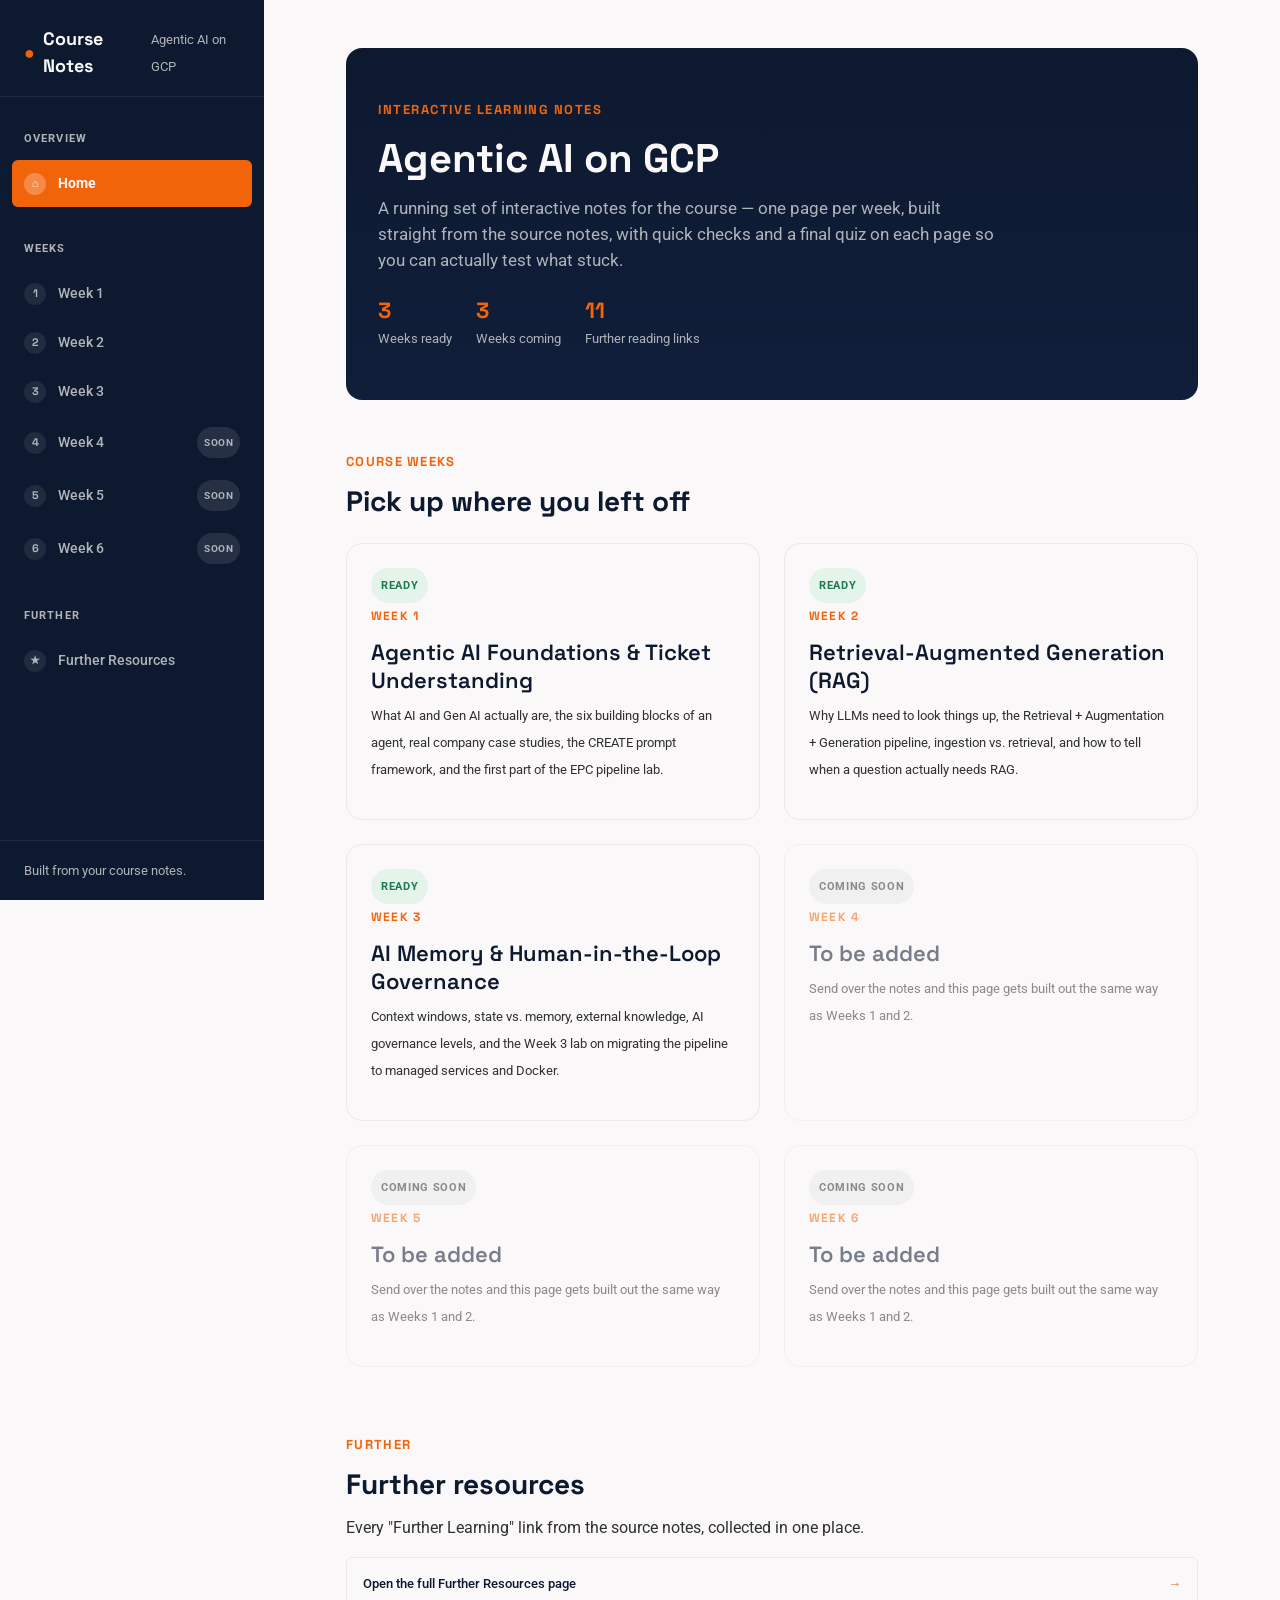
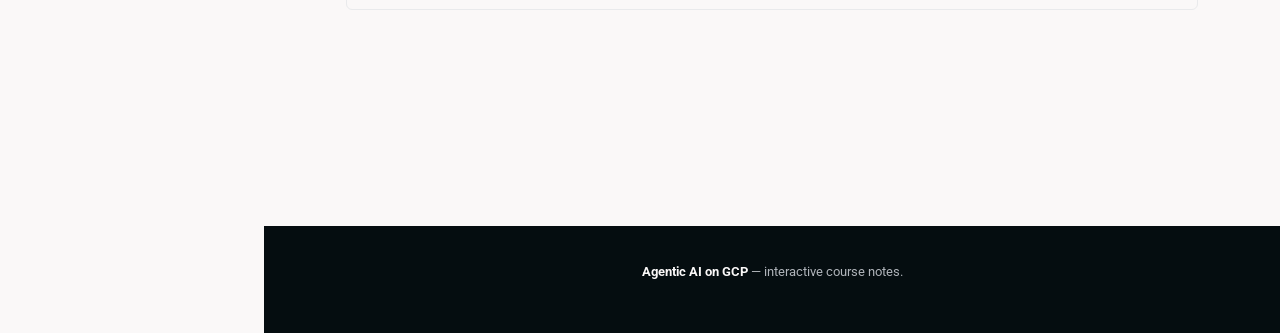
==== commit a4bf5cdd: "Add files via upload" ====
--- a/index.html
+++ b/index.html
@@ -29,7 +29,7 @@
       <ul>
         <li><a class="sidebar-link" href="week1.html"><span class="num" aria-hidden="true">1</span> Week 1</a></li>
         <li><a class="sidebar-link" href="week2.html"><span class="num" aria-hidden="true">2</span> Week 2</a></li>
-        <li><a class="sidebar-link" href="week3.html"><span class="num" aria-hidden="true">3</span> Week 3<span class="badge">Soon</span></a></li>
+        <li><a class="sidebar-link" href="week3.html"><span class="num" aria-hidden="true">3</span> Week 3</a></li>
         <li><a class="sidebar-link" href="week4.html"><span class="num" aria-hidden="true">4</span> Week 4<span class="badge">Soon</span></a></li>
         <li><a class="sidebar-link" href="week5.html"><span class="num" aria-hidden="true">5</span> Week 5<span class="badge">Soon</span></a></li>
         <li><a class="sidebar-link" href="week6.html"><span class="num" aria-hidden="true">6</span> Week 6<span class="badge">Soon</span></a></li>
@@ -50,8 +50,8 @@
         <h1>Agentic AI on GCP</h1>
         <p>A running set of interactive notes for the course — one page per week, built straight from the source notes, with quick checks and a final quiz on each page so you can actually test what stuck.</p>
         <div class="page-hero-meta">
-          <div class="hero-stat"><span class="num">2</span><span class="lbl">Weeks ready</span></div>
-          <div class="hero-stat"><span class="num">4</span><span class="lbl">Weeks coming</span></div>
+          <div class="hero-stat"><span class="num">3</span><span class="lbl">Weeks ready</span></div>
+          <div class="hero-stat"><span class="num">3</span><span class="lbl">Weeks coming</span></div>
           <div class="hero-stat"><span class="num">11</span><span class="lbl">Further reading links</span></div>
         </div>
       </section>
@@ -75,11 +75,11 @@
             <p>Why LLMs need to look things up, the Retrieval + Augmentation + Generation pipeline, ingestion vs. retrieval, and how to tell when a question actually needs RAG.</p>
           </a>
 
-          <a class="week-card locked" href="week3.html" aria-disabled="true">
-            <span class="status soon">Coming soon</span>
+          <a class="week-card" href="week3.html">
+            <span class="status ready">Ready</span>
             <span class="week-num">Week 3</span>
-            <h3>To be added</h3>
-            <p>Send over the notes and this page gets built out the same way as Weeks 1 and 2.</p>
+            <h3>AI Memory &amp; Human-in-the-Loop Governance</h3>
+            <p>Context windows, state vs. memory, external knowledge, AI governance levels, and the Week 3 lab on migrating the pipeline to managed services and Docker.</p>
           </a>
 
           <a class="week-card locked" href="week4.html" aria-disabled="true">
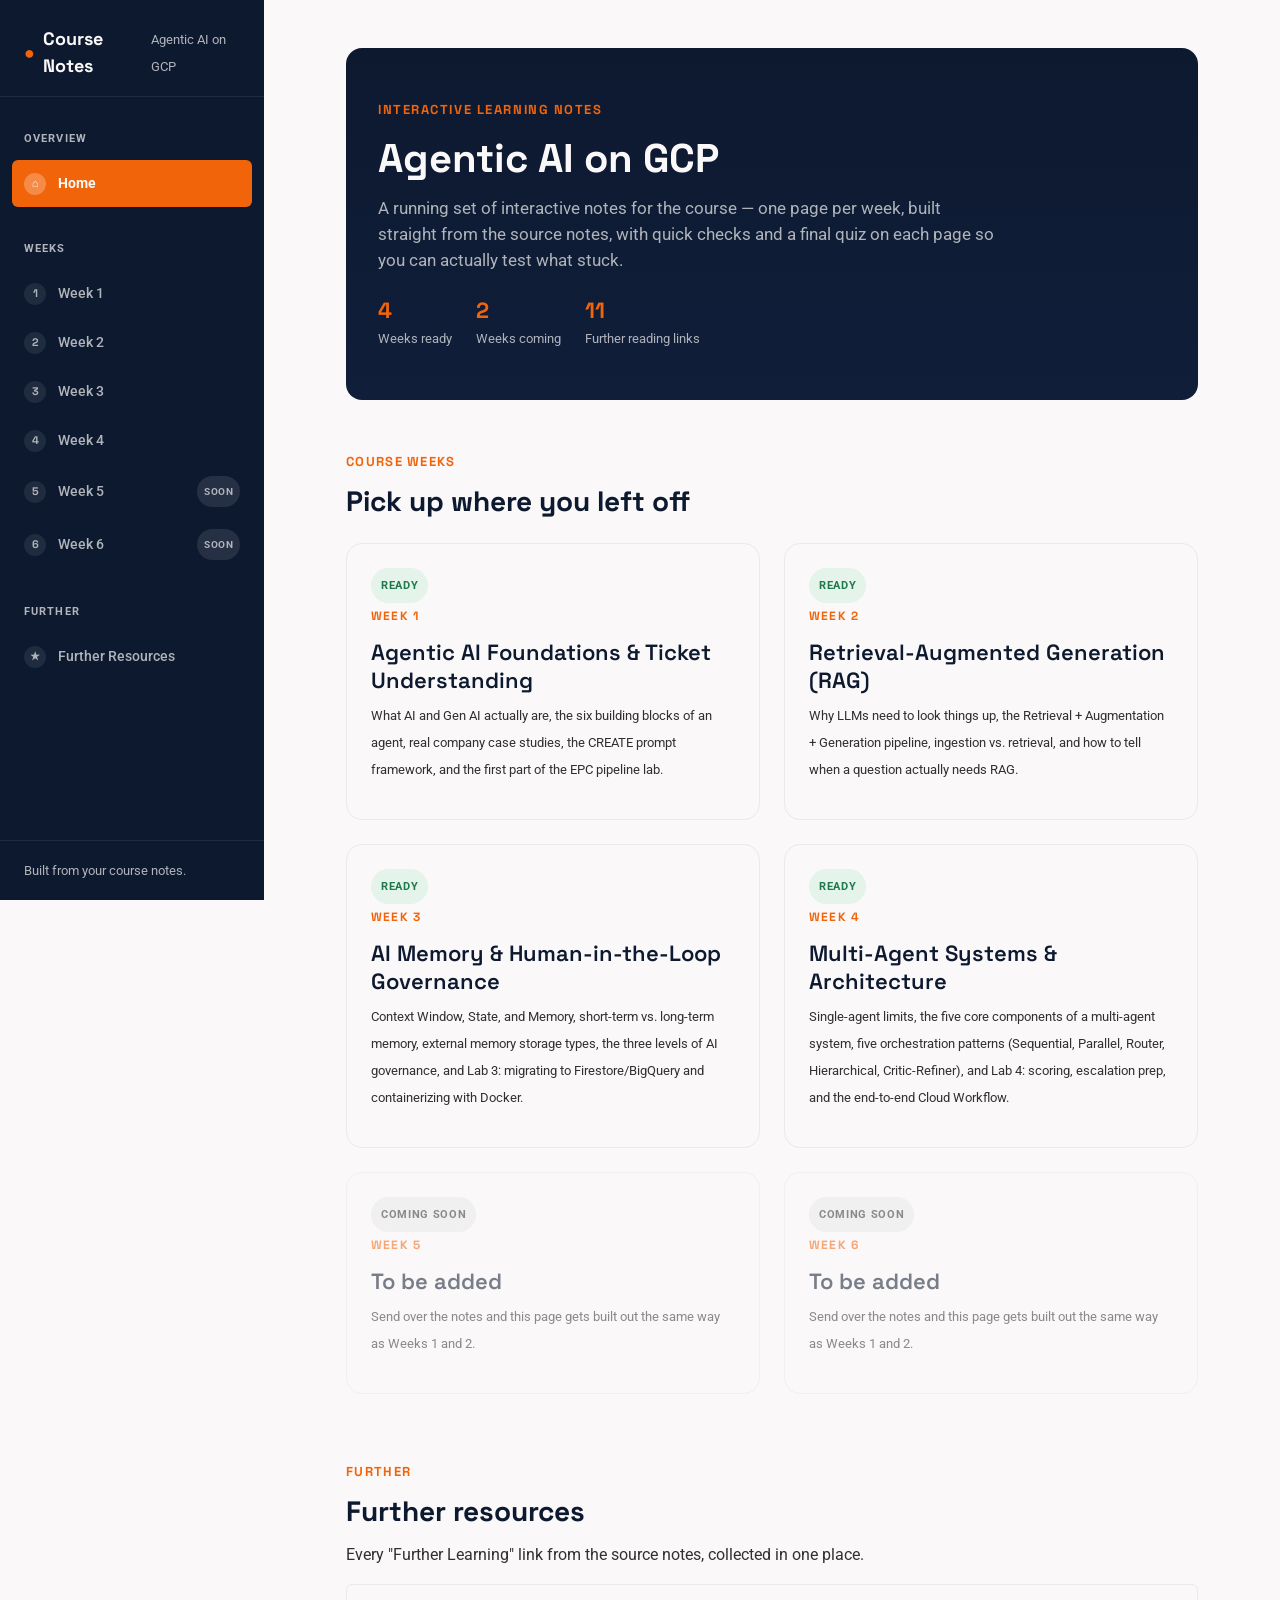
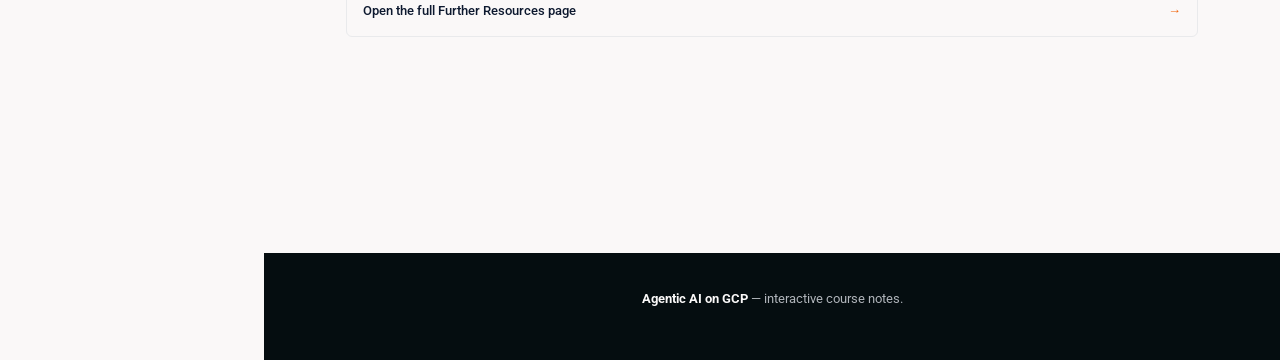
==== commit 2685df4c: "Add files via upload" ====
--- a/index.html
+++ b/index.html
@@ -30,7 +30,7 @@
         <li><a class="sidebar-link" href="week1.html"><span class="num" aria-hidden="true">1</span> Week 1</a></li>
         <li><a class="sidebar-link" href="week2.html"><span class="num" aria-hidden="true">2</span> Week 2</a></li>
         <li><a class="sidebar-link" href="week3.html"><span class="num" aria-hidden="true">3</span> Week 3</a></li>
-        <li><a class="sidebar-link" href="week4.html"><span class="num" aria-hidden="true">4</span> Week 4<span class="badge">Soon</span></a></li>
+        <li><a class="sidebar-link" href="week4.html"><span class="num" aria-hidden="true">4</span> Week 4</a></li>
         <li><a class="sidebar-link" href="week5.html"><span class="num" aria-hidden="true">5</span> Week 5<span class="badge">Soon</span></a></li>
         <li><a class="sidebar-link" href="week6.html"><span class="num" aria-hidden="true">6</span> Week 6<span class="badge">Soon</span></a></li>
       </ul>
@@ -50,8 +50,8 @@
         <h1>Agentic AI on GCP</h1>
         <p>A running set of interactive notes for the course — one page per week, built straight from the source notes, with quick checks and a final quiz on each page so you can actually test what stuck.</p>
         <div class="page-hero-meta">
-          <div class="hero-stat"><span class="num">3</span><span class="lbl">Weeks ready</span></div>
-          <div class="hero-stat"><span class="num">3</span><span class="lbl">Weeks coming</span></div>
+          <div class="hero-stat"><span class="num">4</span><span class="lbl">Weeks ready</span></div>
+          <div class="hero-stat"><span class="num">2</span><span class="lbl">Weeks coming</span></div>
           <div class="hero-stat"><span class="num">11</span><span class="lbl">Further reading links</span></div>
         </div>
       </section>
@@ -79,14 +79,14 @@
             <span class="status ready">Ready</span>
             <span class="week-num">Week 3</span>
             <h3>AI Memory &amp; Human-in-the-Loop Governance</h3>
-            <p>Context windows, state vs. memory, external knowledge, AI governance levels, and the Week 3 lab on migrating the pipeline to managed services and Docker.</p>
+            <p>Context Window, State, and Memory, short-term vs. long-term memory, external memory storage types, the three levels of AI governance, and Lab 3: migrating to Firestore/BigQuery and containerizing with Docker.</p>
           </a>
 
-          <a class="week-card locked" href="week4.html" aria-disabled="true">
-            <span class="status soon">Coming soon</span>
+          <a class="week-card" href="week4.html">
+            <span class="status ready">Ready</span>
             <span class="week-num">Week 4</span>
-            <h3>To be added</h3>
-            <p>Send over the notes and this page gets built out the same way as Weeks 1 and 2.</p>
+            <h3>Multi-Agent Systems &amp; Architecture</h3>
+            <p>Single-agent limits, the five core components of a multi-agent system, five orchestration patterns (Sequential, Parallel, Router, Hierarchical, Critic-Refiner), and Lab 4: scoring, escalation prep, and the end-to-end Cloud Workflow.</p>
           </a>
 
           <a class="week-card locked" href="week5.html" aria-disabled="true">
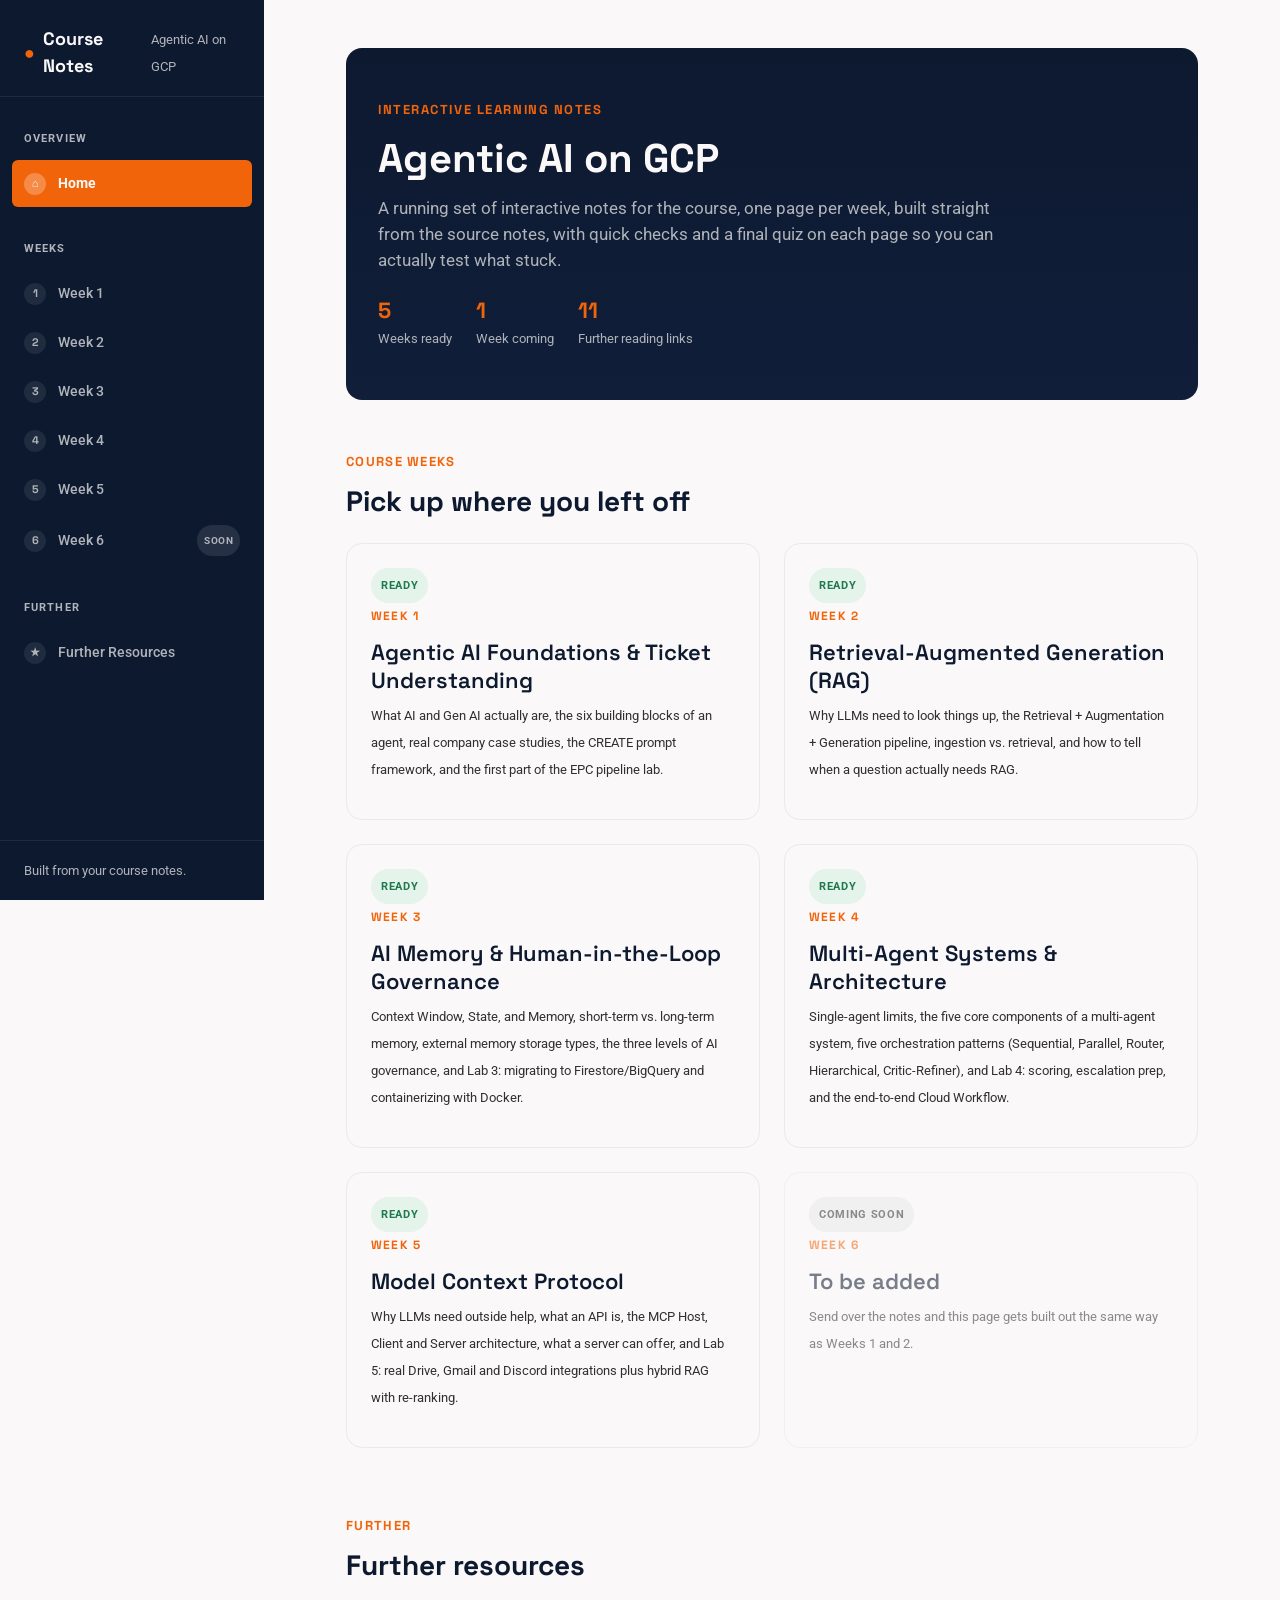
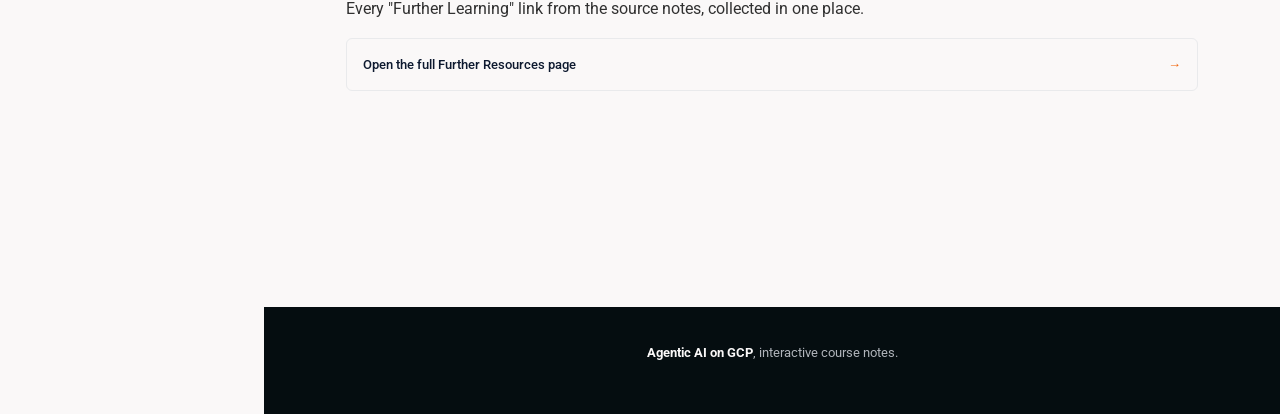
==== commit 62a312b4: "Add files via upload" ====
--- a/index.html
+++ b/index.html
@@ -3,7 +3,7 @@
 <head>
 <meta charset="UTF-8">
 <meta name="viewport" content="width=device-width, initial-scale=1.0">
-<title>Course Notes — Agentic AI on GCP</title>
+<title>Course Notes: Agentic AI on GCP</title>
 <link rel="preconnect" href="https://fonts.googleapis.com">
 <link rel="preconnect" href="https://fonts.gstatic.com" crossorigin>
 <link href="https://fonts.googleapis.com/css2?family=Space+Grotesk:wght@500;600;700&family=Roboto:wght@400;500;700&display=swap" rel="stylesheet">
@@ -31,7 +31,7 @@
         <li><a class="sidebar-link" href="week2.html"><span class="num" aria-hidden="true">2</span> Week 2</a></li>
         <li><a class="sidebar-link" href="week3.html"><span class="num" aria-hidden="true">3</span> Week 3</a></li>
         <li><a class="sidebar-link" href="week4.html"><span class="num" aria-hidden="true">4</span> Week 4</a></li>
-        <li><a class="sidebar-link" href="week5.html"><span class="num" aria-hidden="true">5</span> Week 5<span class="badge">Soon</span></a></li>
+        <li><a class="sidebar-link" href="week5.html"><span class="num" aria-hidden="true">5</span> Week 5</a></li>
         <li><a class="sidebar-link" href="week6.html"><span class="num" aria-hidden="true">6</span> Week 6<span class="badge">Soon</span></a></li>
       </ul>
       <div class="sidebar-group-label">Further</div>
@@ -48,10 +48,10 @@
       <section class="page-hero">
         <div class="page-eyebrow">Interactive Learning Notes</div>
         <h1>Agentic AI on GCP</h1>
-        <p>A running set of interactive notes for the course — one page per week, built straight from the source notes, with quick checks and a final quiz on each page so you can actually test what stuck.</p>
+        <p>A running set of interactive notes for the course, one page per week, built straight from the source notes, with quick checks and a final quiz on each page so you can actually test what stuck.</p>
         <div class="page-hero-meta">
-          <div class="hero-stat"><span class="num">4</span><span class="lbl">Weeks ready</span></div>
-          <div class="hero-stat"><span class="num">2</span><span class="lbl">Weeks coming</span></div>
+          <div class="hero-stat"><span class="num">5</span><span class="lbl">Weeks ready</span></div>
+          <div class="hero-stat"><span class="num">1</span><span class="lbl">Week coming</span></div>
           <div class="hero-stat"><span class="num">11</span><span class="lbl">Further reading links</span></div>
         </div>
       </section>
@@ -89,11 +89,11 @@
             <p>Single-agent limits, the five core components of a multi-agent system, five orchestration patterns (Sequential, Parallel, Router, Hierarchical, Critic-Refiner), and Lab 4: scoring, escalation prep, and the end-to-end Cloud Workflow.</p>
           </a>
 
-          <a class="week-card locked" href="week5.html" aria-disabled="true">
-            <span class="status soon">Coming soon</span>
+          <a class="week-card" href="week5.html">
+            <span class="status ready">Ready</span>
             <span class="week-num">Week 5</span>
-            <h3>To be added</h3>
-            <p>Send over the notes and this page gets built out the same way as Weeks 1 and 2.</p>
+            <h3>Model Context Protocol</h3>
+            <p>Why LLMs need outside help, what an API is, the MCP Host, Client and Server architecture, what a server can offer, and Lab 5: real Drive, Gmail and Discord integrations plus hybrid RAG with re-ranking.</p>
           </a>
 
           <a class="week-card locked" href="week6.html" aria-disabled="true">
@@ -118,7 +118,7 @@
     </main>
 
     <footer class="site-footer">
-      <div class="page" style="padding:0 24px;"><p><strong>Agentic AI on GCP</strong> — interactive course notes.</p></div>
+      <div class="page" style="padding:0 24px;"><p><strong>Agentic AI on GCP</strong>, interactive course notes.</p></div>
     </footer>
   </div>
 </div>
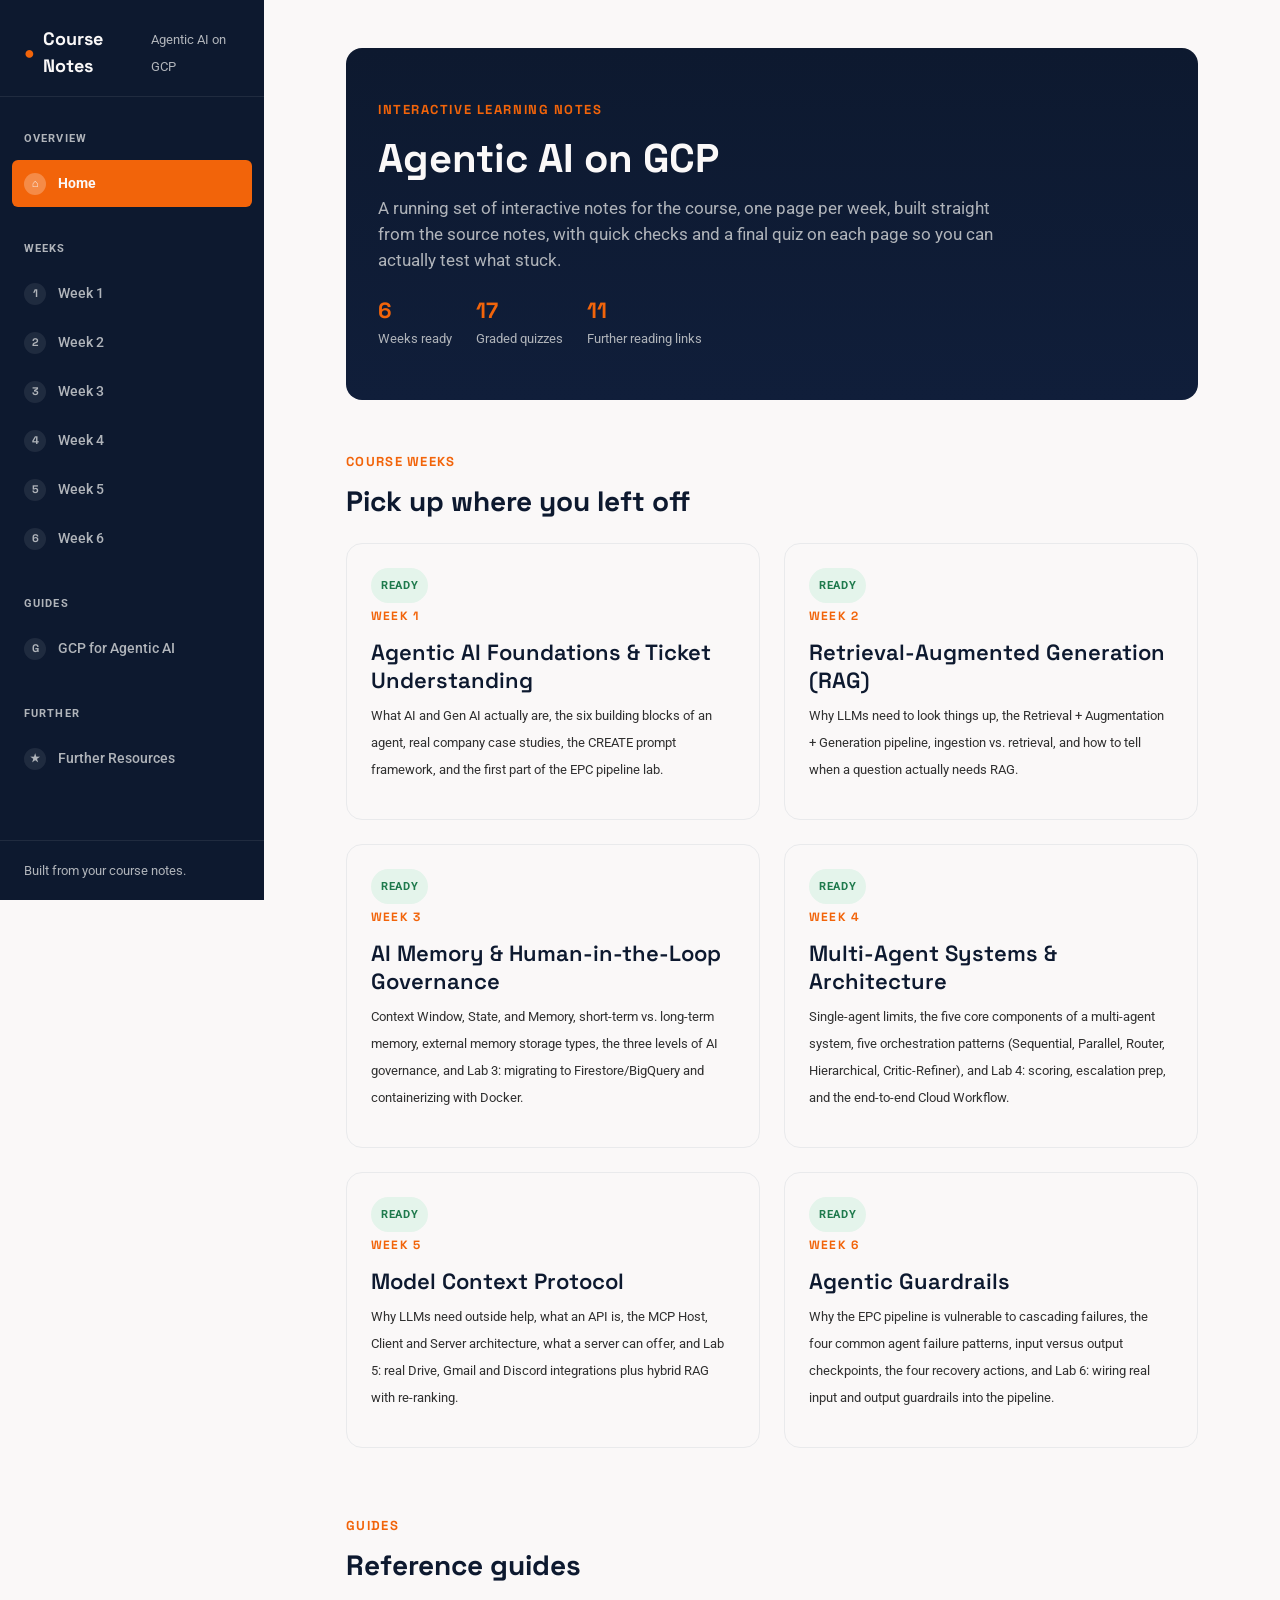
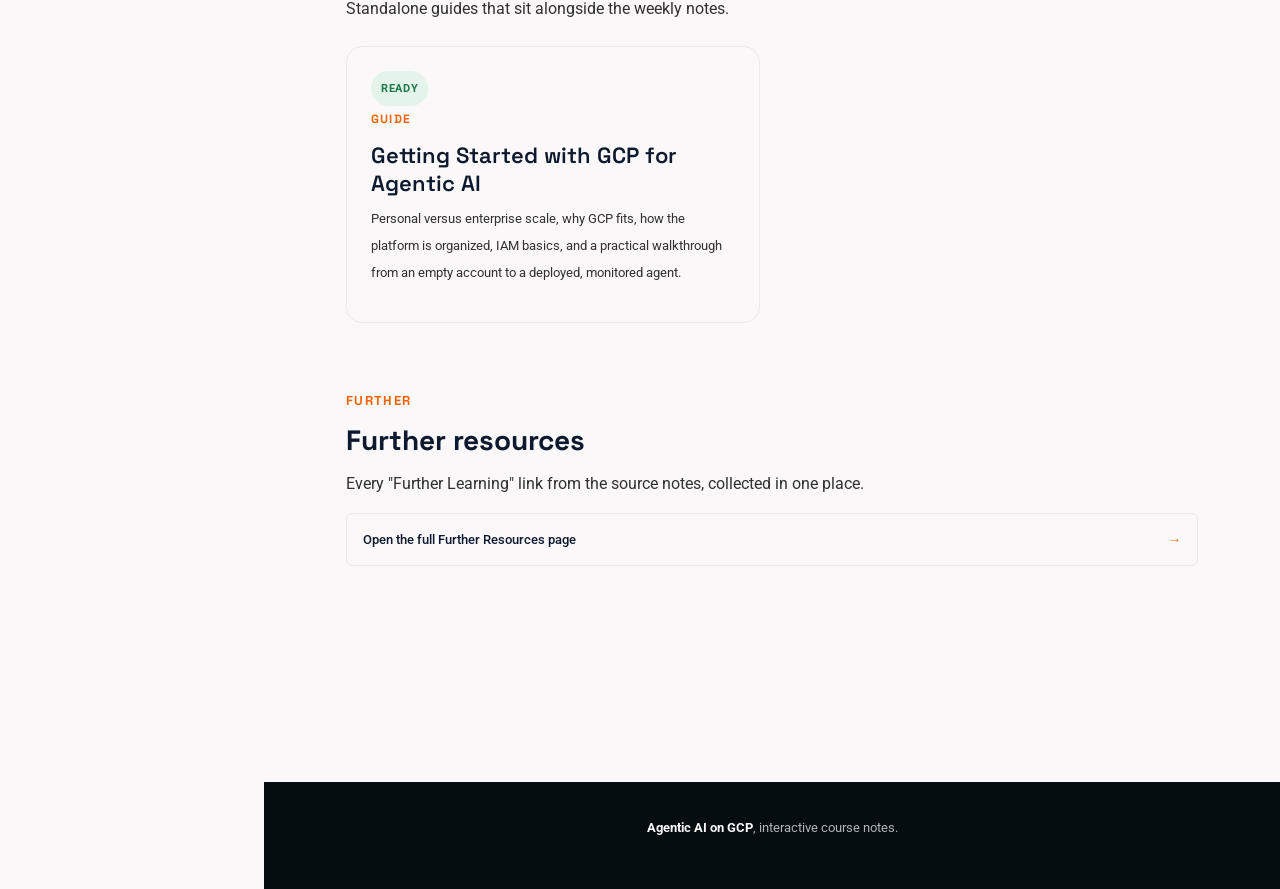
==== commit a8dc53ee: "Add files via upload" ====
--- a/index.html
+++ b/index.html
@@ -25,14 +25,18 @@
       <ul>
         <li><a class="sidebar-link" href="index.html"><span class="num" aria-hidden="true">⌂</span> Home</a></li>
       </ul>
-      <div class="sidebar-group-label">Weeks</div>
+            <div class="sidebar-group-label">Weeks</div>
       <ul>
         <li><a class="sidebar-link" href="week1.html"><span class="num" aria-hidden="true">1</span> Week 1</a></li>
         <li><a class="sidebar-link" href="week2.html"><span class="num" aria-hidden="true">2</span> Week 2</a></li>
         <li><a class="sidebar-link" href="week3.html"><span class="num" aria-hidden="true">3</span> Week 3</a></li>
         <li><a class="sidebar-link" href="week4.html"><span class="num" aria-hidden="true">4</span> Week 4</a></li>
         <li><a class="sidebar-link" href="week5.html"><span class="num" aria-hidden="true">5</span> Week 5</a></li>
-        <li><a class="sidebar-link" href="week6.html"><span class="num" aria-hidden="true">6</span> Week 6<span class="badge">Soon</span></a></li>
+        <li><a class="sidebar-link" href="week6.html"><span class="num" aria-hidden="true">6</span> Week 6</a></li>
+      </ul>
+      <div class="sidebar-group-label">Guides</div>
+      <ul>
+        <li><a class="sidebar-link" href="gcp-for-agentic-ai.html"><span class="num" aria-hidden="true">G</span> GCP for Agentic AI</a></li>
       </ul>
       <div class="sidebar-group-label">Further</div>
       <ul>
@@ -50,8 +54,8 @@
         <h1>Agentic AI on GCP</h1>
         <p>A running set of interactive notes for the course, one page per week, built straight from the source notes, with quick checks and a final quiz on each page so you can actually test what stuck.</p>
         <div class="page-hero-meta">
-          <div class="hero-stat"><span class="num">5</span><span class="lbl">Weeks ready</span></div>
-          <div class="hero-stat"><span class="num">1</span><span class="lbl">Week coming</span></div>
+          <div class="hero-stat"><span class="num">6</span><span class="lbl">Weeks ready</span></div>
+          <div class="hero-stat"><span class="num">17</span><span class="lbl">Graded quizzes</span></div>
           <div class="hero-stat"><span class="num">11</span><span class="lbl">Further reading links</span></div>
         </div>
       </section>
@@ -96,13 +100,27 @@
             <p>Why LLMs need outside help, what an API is, the MCP Host, Client and Server architecture, what a server can offer, and Lab 5: real Drive, Gmail and Discord integrations plus hybrid RAG with re-ranking.</p>
           </a>
 
-          <a class="week-card locked" href="week6.html" aria-disabled="true">
-            <span class="status soon">Coming soon</span>
+          <a class="week-card" href="week6.html">
+            <span class="status ready">Ready</span>
             <span class="week-num">Week 6</span>
-            <h3>To be added</h3>
-            <p>Send over the notes and this page gets built out the same way as Weeks 1 and 2.</p>
+            <h3>Agentic Guardrails</h3>
+            <p>Why the EPC pipeline is vulnerable to cascading failures, the four common agent failure patterns, input versus output checkpoints, the four recovery actions, and Lab 6: wiring real input and output guardrails into the pipeline.</p>
           </a>
 
+        </div>
+      </section>
+
+      <section id="guides">
+        <div class="section-kicker">Guides</div>
+        <h2>Reference guides</h2>
+        <p>Standalone guides that sit alongside the weekly notes.</p>
+        <div class="week-grid">
+          <a class="week-card" href="gcp-for-agentic-ai.html">
+            <span class="status ready">Ready</span>
+            <span class="week-num">Guide</span>
+            <h3>Getting Started with GCP for Agentic AI</h3>
+            <p>Personal versus enterprise scale, why GCP fits, how the platform is organized, IAM basics, and a practical walkthrough from an empty account to a deployed, monitored agent.</p>
+          </a>
         </div>
       </section>
 
